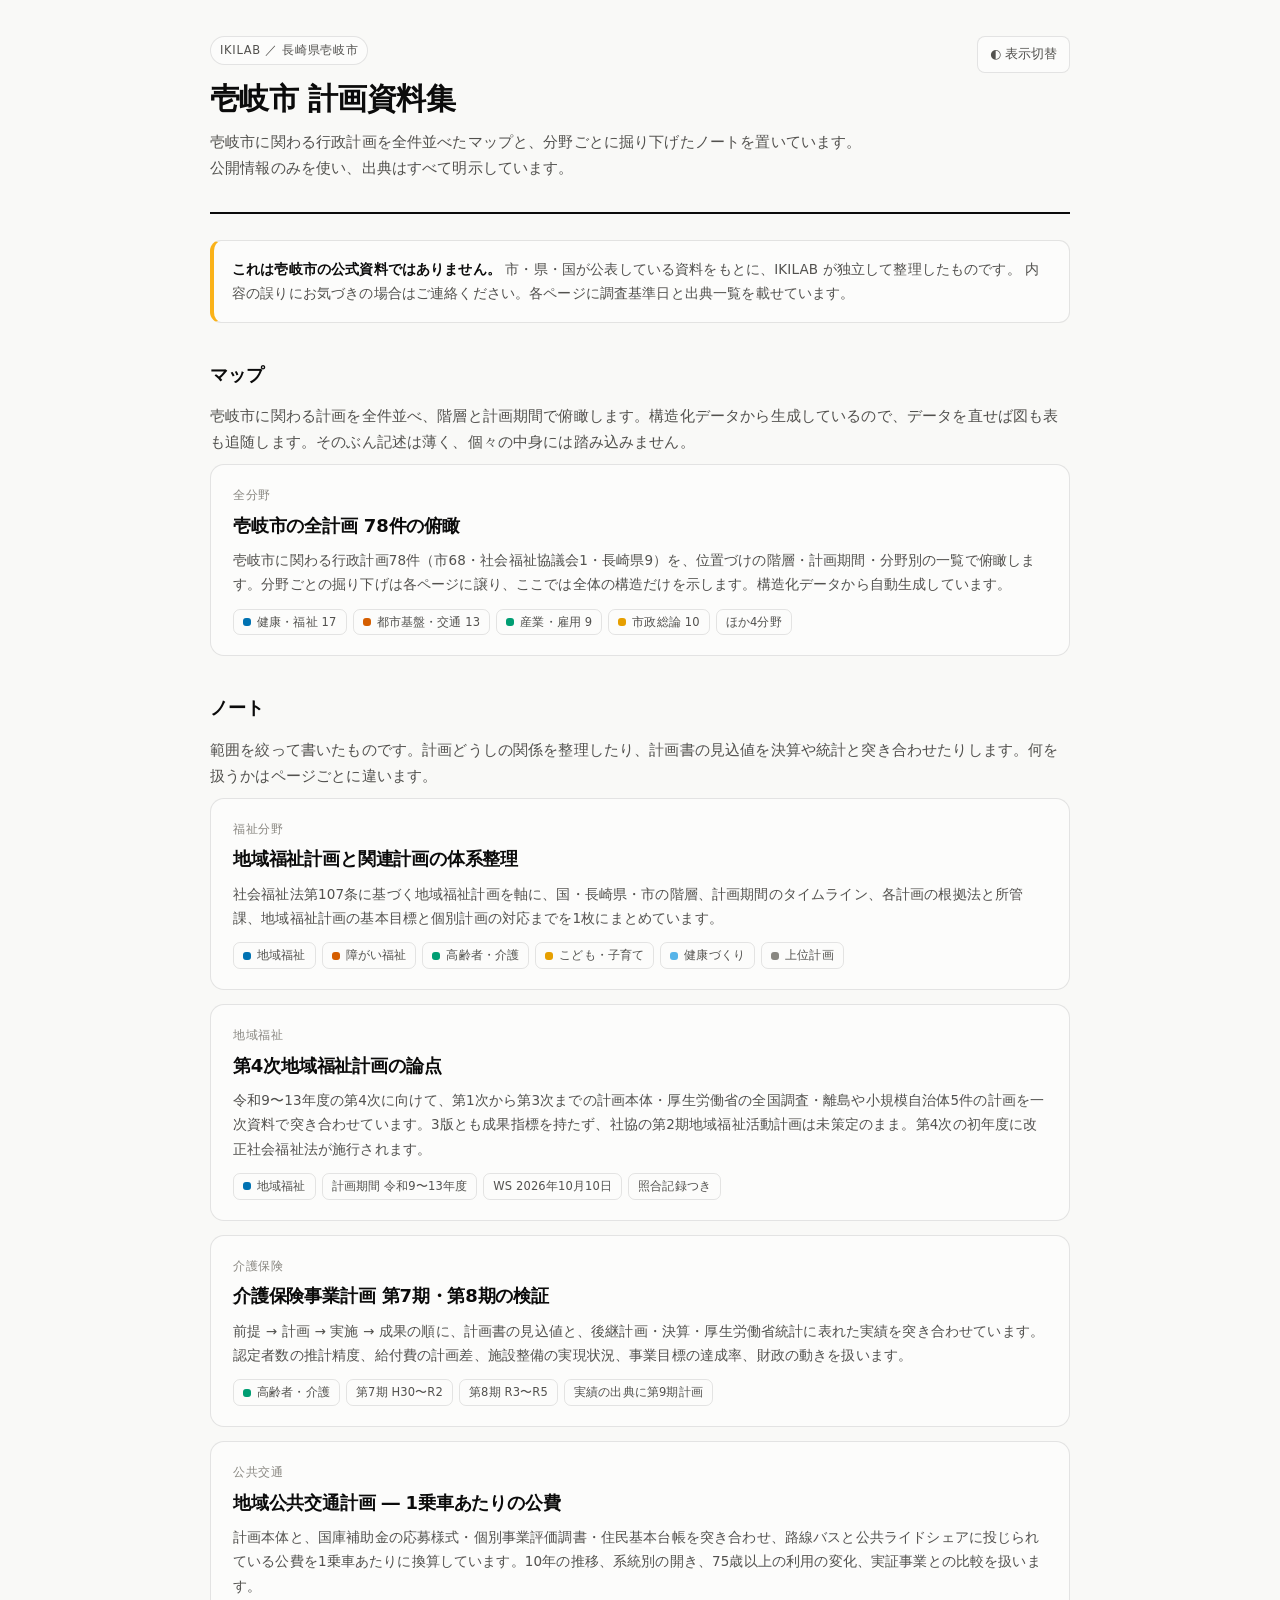
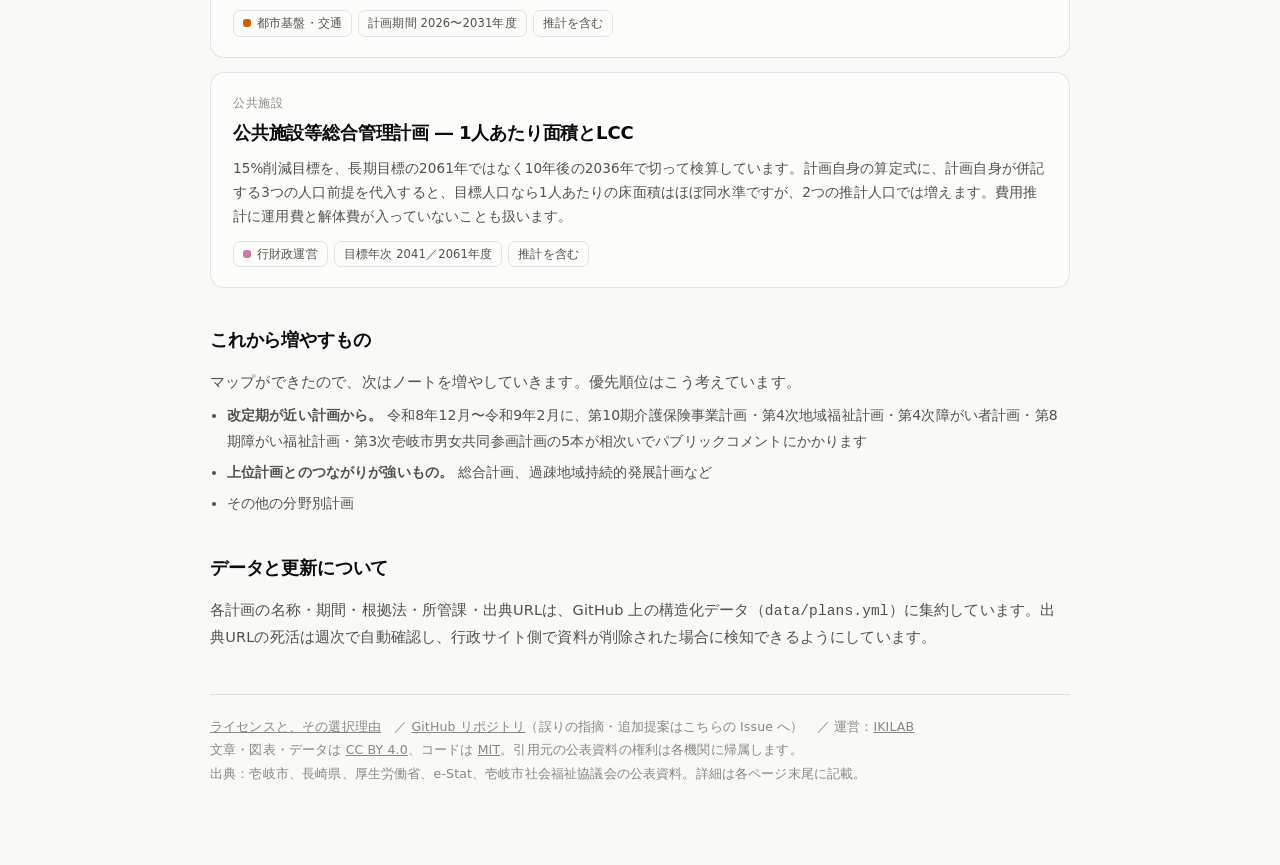
==== index.html @ 442d0cd3 "第4次地域福祉計画の論点のページを足す 外部で書かれた下書きを一次資料と全面照合し、照合できた材料だけで 組み直した。落とした量は少なくないので、Ⅰ章に方法と落としたものを 先に置いている。  載せた" ====
<!DOCTYPE html>
<html lang="ja">
<head>
<meta charset="utf-8">
<meta name="viewport" content="width=device-width, initial-scale=1">
<title>壱岐市 計画資料集</title>
<meta name="description" content="長崎県壱岐市の行政計画について、全件を並べたマップと、分野ごとに掘り下げたノートを置いている資料集。公開情報のみを使い、出典をすべて明示しています。">
<link rel="canonical" href="https://keikaku.ikilab.org/">
<meta property="og:type" content="website">
<meta property="og:site_name" content="壱岐市 計画資料集">
<meta property="og:title" content="壱岐市 計画資料集">
<meta property="og:description" content="長崎県壱岐市の行政計画について、全件を並べたマップと、分野ごとに掘り下げたノートを置いている資料集。">
<meta property="og:url" content="https://keikaku.ikilab.org/">
<meta property="og:locale" content="ja_JP">
<meta property="og:image" content="https://keikaku.ikilab.org/assets/og.png">
<meta property="og:image:width" content="1200">
<meta property="og:image:height" content="630">
<meta property="og:image:alt" content="壱岐市 計画資料集。国・長崎県・市の階層と、地域福祉計画を軸にした分野別計画の関係図">
<meta name="twitter:image" content="https://keikaku.ikilab.org/assets/og.png">
<meta name="twitter:card" content="summary_large_image">
<link rel="stylesheet" href="assets/palette.css">
<style>
:root{
  color-scheme: light;
  --page:#f9f9f7; --surface:#fcfcfb; --ink:#0b0b0b; --ink2:#52514e; --muted:#898781;
  --grid:#e1e0d9; --axis:#c3c2b7; --ring:rgba(11,11,11,0.10); --wash:rgba(11,11,11,0.035);
  --warn:#fab219;
}
:root[data-theme="dark"]{
  color-scheme: dark;
  --page:#0d0d0d; --surface:#1a1a19; --ink:#fff; --ink2:#c3c2b7; --muted:#898781;
  --grid:#2c2c2a; --axis:#383835; --ring:rgba(255,255,255,0.10); --wash:rgba(255,255,255,0.05);
}
@media (prefers-color-scheme: dark){
  :root:not([data-theme="light"]){
    color-scheme: dark;
    --page:#0d0d0d; --surface:#1a1a19; --ink:#fff; --ink2:#c3c2b7; --muted:#898781;
    --grid:#2c2c2a; --axis:#383835; --ring:rgba(255,255,255,0.10); --wash:rgba(255,255,255,0.05);
  }
}
*{box-sizing:border-box}
html,body{margin:0;padding:0}
body{background:var(--page);color:var(--ink);
  font-family:system-ui,-apple-system,"Hiragino Sans","Noto Sans JP","Yu Gothic UI",sans-serif;
  font-size:15px;line-height:1.8;letter-spacing:.01em}
.wrap{max-width:900px;margin:0 auto;padding:36px 20px 80px}
h1{font-size:30px;line-height:1.35;margin:0 0 10px;letter-spacing:-.02em}
h2{font-size:18px;margin:36px 0 12px;letter-spacing:-.01em}
p{margin:.6em 0}
a{color:inherit}
.sub{color:var(--ink2);font-size:14.5px}
.mut{color:var(--muted);font-size:12.5px}
.badge{display:inline-block;font-size:11.5px;letter-spacing:.06em;padding:3px 9px;border:1px solid var(--ring);
  border-radius:999px;color:var(--ink2);background:var(--surface);margin-bottom:14px}
header{padding-bottom:22px;border-bottom:2px solid var(--ink);margin-bottom:8px;
  display:flex;justify-content:space-between;align-items:flex-start;gap:16px;flex-wrap:wrap}
header > div{flex:1 1 460px;max-width:660px}
header > button{flex:none}
button.tg{font:inherit;font-size:12.5px;padding:6px 12px;border:1px solid var(--ring);border-radius:8px;
  background:var(--surface);color:var(--ink2);cursor:pointer}
button.tg:hover{background:var(--wash)}
.cards{display:grid;gap:14px;margin-top:6px}
.card{display:block;background:var(--surface);border:1px solid var(--ring);border-radius:14px;
  padding:20px 22px;text-decoration:none;color:inherit;transition:border-color .12s, transform .12s}
.card:hover{border-color:var(--axis);transform:translateY(-1px)}
.card .k{font-size:11.5px;letter-spacing:.06em;color:var(--muted)}
.card h3{margin:4px 0 6px;font-size:18px;letter-spacing:-.01em}
.card p{margin:0;font-size:13.5px;color:var(--ink2)}
.card .tags{display:flex;flex-wrap:wrap;gap:6px;margin-top:12px}
.tag{font-size:11.5px;padding:2px 9px;border-radius:7px;border:1px solid var(--ring);color:var(--ink2);
  display:inline-flex;align-items:center;gap:6px}
.dot{width:8px;height:8px;border-radius:3px;flex:none}
.note{background:var(--surface);border:1px solid var(--ring);border-left:4px solid var(--warn);
  border-radius:11px;padding:16px 18px;font-size:13.5px;color:var(--ink2);margin:26px 0}
.note b{color:var(--ink)}
ul.plain{margin:8px 0;padding-left:1.2em;font-size:14px;color:var(--ink2)}
ul.plain li{margin:6px 0}
footer{margin-top:44px;padding-top:20px;border-top:1px solid var(--grid);color:var(--muted);font-size:12.5px;line-height:1.9}
</style>
</head>
<body>
<div class="wrap">

<header>
  <div>
    <span class="badge">IKILAB ／ 長崎県壱岐市</span>
    <h1>壱岐市 計画資料集</h1>
    <p class="sub">壱岐市に関わる行政計画を全件並べたマップと、分野ごとに掘り下げたノートを置いています。公開情報のみを使い、出典はすべて明示しています。</p>
  </div>
  <button class="tg" id="tg">◐ 表示切替</button>
</header>

<div class="note">
  <b>これは壱岐市の公式資料ではありません。</b> 市・県・国が公表している資料をもとに、IKILAB が独立して整理したものです。
  内容の誤りにお気づきの場合はご連絡ください。各ページに調査基準日と出典一覧を載せています。
</div>

<h2>マップ</h2>
<p class="sub">壱岐市に関わる計画を全件並べ、階層と計画期間で俯瞰します。構造化データから生成しているので、データを直せば図も表も追随します。そのぶん記述は薄く、個々の中身には踏み込みません。</p>
<div class="cards">

  <a class="card" href="plans/all/">
    <div class="k">全分野</div>
    <h3>壱岐市の全計画 78件の俯瞰</h3>
    <p>壱岐市に関わる行政計画78件（市68・社会福祉協議会1・長崎県9）を、位置づけの階層・計画期間・分野別の一覧で俯瞰します。分野ごとの掘り下げは各ページに譲り、ここでは全体の構造だけを示します。構造化データから自動生成しています。</p>
    <div class="tags">
      <span class="tag"><i class="dot" style="background:var(--c1)"></i>健康・福祉 17</span>
      <span class="tag"><i class="dot" style="background:var(--c2)"></i>都市基盤・交通 13</span>
      <span class="tag"><i class="dot" style="background:var(--c3)"></i>産業・雇用 9</span>
      <span class="tag"><i class="dot" style="background:var(--c4)"></i>市政総論 10</span>
      <span class="tag">ほか4分野</span>
    </div>
  </a>

</div>

<h2>ノート</h2>
<p class="sub">範囲を絞って書いたものです。計画どうしの関係を整理したり、計画書の見込値を決算や統計と突き合わせたりします。何を扱うかはページごとに違います。</p>
<div class="cards">

  <a class="card" href="plans/fukushi/">
    <div class="k">福祉分野</div>
    <h3>地域福祉計画と関連計画の体系整理</h3>
    <p>社会福祉法第107条に基づく地域福祉計画を軸に、国・長崎県・市の階層、計画期間のタイムライン、各計画の根拠法と所管課、地域福祉計画の基本目標と個別計画の対応までを1枚にまとめています。</p>
    <div class="tags">
      <span class="tag"><i class="dot" style="background:var(--c1)"></i>地域福祉</span>
      <span class="tag"><i class="dot" style="background:var(--c2)"></i>障がい福祉</span>
      <span class="tag"><i class="dot" style="background:var(--c3)"></i>高齢者・介護</span>
      <span class="tag"><i class="dot" style="background:var(--c4)"></i>こども・子育て</span>
      <span class="tag"><i class="dot" style="background:var(--c6)"></i>健康づくり</span>
      <span class="tag"><i class="dot" style="background:var(--muted)"></i>上位計画</span>
    </div>
  </a>

  <a class="card" href="plans/chiiki-fukushi-4/">
    <div class="k">地域福祉</div>
    <h3>第4次地域福祉計画の論点</h3>
    <p>令和9〜13年度の第4次に向けて、第1次から第3次までの計画本体・厚生労働省の全国調査・離島や小規模自治体5件の計画を一次資料で突き合わせています。3版とも成果指標を持たず、社協の第2期地域福祉活動計画は未策定のまま。第4次の初年度に改正社会福祉法が施行されます。</p>
    <div class="tags">
      <span class="tag"><i class="dot" style="background:var(--c1)"></i>地域福祉</span>
      <span class="tag">計画期間 令和9〜13年度</span>
      <span class="tag">WS 2026年10月10日</span>
      <span class="tag">照合記録つき</span>
    </div>
  </a>

  <a class="card" href="plans/kaigo-7-9/">
    <div class="k">介護保険</div>
    <h3>介護保険事業計画 第7期・第8期の検証</h3>
    <p>前提 → 計画 → 実施 → 成果の順に、計画書の見込値と、後継計画・決算・厚生労働省統計に表れた実績を突き合わせています。認定者数の推計精度、給付費の計画差、施設整備の実現状況、事業目標の達成率、財政の動きを扱います。</p>
    <div class="tags">
      <span class="tag"><i class="dot" style="background:var(--c3)"></i>高齢者・介護</span>
      <span class="tag">第7期 H30〜R2</span>
      <span class="tag">第8期 R3〜R5</span>
      <span class="tag">実績の出典に第9期計画</span>
    </div>
  </a>

  <a class="card" href="plans/koutsuu/">
    <div class="k">公共交通</div>
    <h3>地域公共交通計画 ― 1乗車あたりの公費</h3>
    <p>計画本体と、国庫補助金の応募様式・個別事業評価調書・住民基本台帳を突き合わせ、路線バスと公共ライドシェアに投じられている公費を1乗車あたりに換算しています。10年の推移、系統別の開き、75歳以上の利用の変化、実証事業との比較を扱います。</p>
    <div class="tags">
      <span class="tag"><i class="dot" style="background:var(--c2)"></i>都市基盤・交通</span>
      <span class="tag">計画期間 2026〜2031年度</span>
      <span class="tag">推計を含む</span>
    </div>
  </a>

  <a class="card" href="plans/shisetsu-2036/">
    <div class="k">公共施設</div>
    <h3>公共施設等総合管理計画 ― 1人あたり面積とLCC</h3>
    <p>15%削減目標を、長期目標の2061年ではなく10年後の2036年で切って検算しています。計画自身の算定式に、計画自身が併記する3つの人口前提を代入すると、目標人口なら1人あたりの床面積はほぼ同水準ですが、2つの推計人口では増えます。費用推計に運用費と解体費が入っていないことも扱います。</p>
    <div class="tags">
      <span class="tag"><i class="dot" style="background:var(--c5)"></i>行財政運営</span>
      <span class="tag">目標年次 2041／2061年度</span>
      <span class="tag">推計を含む</span>
    </div>
  </a>

</div>

<h2>これから増やすもの</h2>
<p class="sub">マップができたので、次はノートを増やしていきます。優先順位はこう考えています。</p>
<ul class="plain">
  <li><b>改定期が近い計画から。</b> 令和8年12月〜令和9年2月に、第10期介護保険事業計画・第4次地域福祉計画・第4次障がい者計画・第8期障がい福祉計画・第3次壱岐市男女共同参画計画の5本が相次いでパブリックコメントにかかります</li>
  <li><b>上位計画とのつながりが強いもの。</b> 総合計画、過疎地域持続的発展計画など</li>
  <li>その他の分野別計画</li>
</ul>

<h2>データと更新について</h2>
<p class="sub">各計画の名称・期間・根拠法・所管課・出典URLは、GitHub 上の構造化データ（<code>data/plans.yml</code>）に集約しています。出典URLの死活は週次で自動確認し、行政サイト側で資料が削除された場合に検知できるようにしています。</p>

<footer>
  <a href="about/license/">ライセンスと、その選択理由</a>　／
  <a href="https://github.com/ikilab-org/iki-keikaku">GitHub リポジトリ</a>（誤りの指摘・追加提案はこちらの Issue へ）　／
  運営：<a href="https://ikilab.org">IKILAB</a><br>
  文章・図表・データは <a href="https://creativecommons.org/licenses/by/4.0/deed.ja">CC BY 4.0</a>、コードは <a href="https://opensource.org/licenses/MIT">MIT</a>。引用元の公表資料の権利は各機関に帰属します。<br>
  出典：壱岐市、長崎県、厚生労働省、e-Stat、壱岐市社会福祉協議会の公表資料。詳細は各ページ末尾に記載。
</footer>

</div>
<script>
document.getElementById('tg').addEventListener('click',()=>{
  const cur=document.documentElement.getAttribute('data-theme');
  const sysDark=window.matchMedia('(prefers-color-scheme: dark)').matches;
  const now = cur ? cur : (sysDark?'dark':'light');
  document.documentElement.setAttribute('data-theme', now==='dark'?'light':'dark');
});
</script>
</body>
</html>
---- assets/palette.css ----
/* 壱岐市 計画資料集 共通配色
 *
 * 岡部正隆・伊藤啓による Color Universal Design 推奨配色セット（8色）を使います。
 * 色覚特性に配慮して検証された組み合わせなので、値を個別に差し替えないでください。
 *
 * slot と分野の対応は data/plans.yml の domains が持ちます。
 * 番号を入れ替えると凡例と図の対応が崩れます（data/schema.md「slot と配色セットの対応」）。
 *
 * 黒は CUD の並びでは先頭ですが、ここでは末尾の slot 8 に置いています。
 * slot 1 は最も件数の多い分野に当たり、黒だと本文と同じ色になって分野色に見えないためです。
 *
 * ダークの値は、色相を保ったまま明度を上げたものです。CUD の原色をそのまま暗い地に
 * 置くと沈む色があるため、既存ページ（--c1 は light #2a78d6 / dark #3987e5）と同じ考え方で調整しています。
 */
:root{
  --c1:#0072b2;  /* 青    健康・福祉 */
  --c2:#d55e00;  /* 朱    都市基盤・交通 */
  --c3:#009e73;  /* 緑    産業・雇用 */
  --c4:#e69f00;  /* 橙    市政総論 */
  --c5:#cc79a7;  /* 紫赤  行財政運営 */
  --c6:#56b4e9;  /* 空    教育・文化 */
  --c7:#f0e442;  /* 黄    防災・安全 */
  --c8:#000000;  /* 黒    生活環境 */
  /* --cN-ink は --cN を塗りに使ったときに、その上に置く文字色です。
     どの色に白を置けるかは色ごとに違うので、slot ごとに持ちます。
     値は対比 4.5:1 を満たす側を選んであります（tools/palette.test.mjs が検査します）。 */
  --c1-ink:#ffffff; --c2-ink:#0b0b0b; --c3-ink:#0b0b0b; --c4-ink:#0b0b0b;
  --c5-ink:#0b0b0b; --c6-ink:#0b0b0b; --c7-ink:#0b0b0b; --c8-ink:#ffffff;
}
:root[data-theme="dark"]{
  --c1:#3d9ee0; --c2:#f07b22; --c3:#1fbe90; --c4:#f2b33d;
  --c5:#e294bf; --c6:#8fd3f4; --c7:#efe04a; --c8:#c9c7bf;
  /* dark は8色すべて、白より黒のほうが対比を稼げるので黒文字に揃える。 */
  --c1-ink:#0b0b0b; --c2-ink:#0b0b0b; --c3-ink:#0b0b0b; --c4-ink:#0b0b0b;
  --c5-ink:#0b0b0b; --c6-ink:#0b0b0b; --c7-ink:#0b0b0b; --c8-ink:#0b0b0b;
}
@media (prefers-color-scheme: dark){
  :root:not([data-theme="light"]){
    --c1:#3d9ee0; --c2:#f07b22; --c3:#1fbe90; --c4:#f2b33d;
    --c5:#e294bf; --c6:#8fd3f4; --c7:#efe04a; --c8:#c9c7bf;
    --c1-ink:#0b0b0b; --c2-ink:#0b0b0b; --c3-ink:#0b0b0b; --c4-ink:#0b0b0b;
    --c5-ink:#0b0b0b; --c6-ink:#0b0b0b; --c7-ink:#0b0b0b; --c8-ink:#0b0b0b;
  }
}
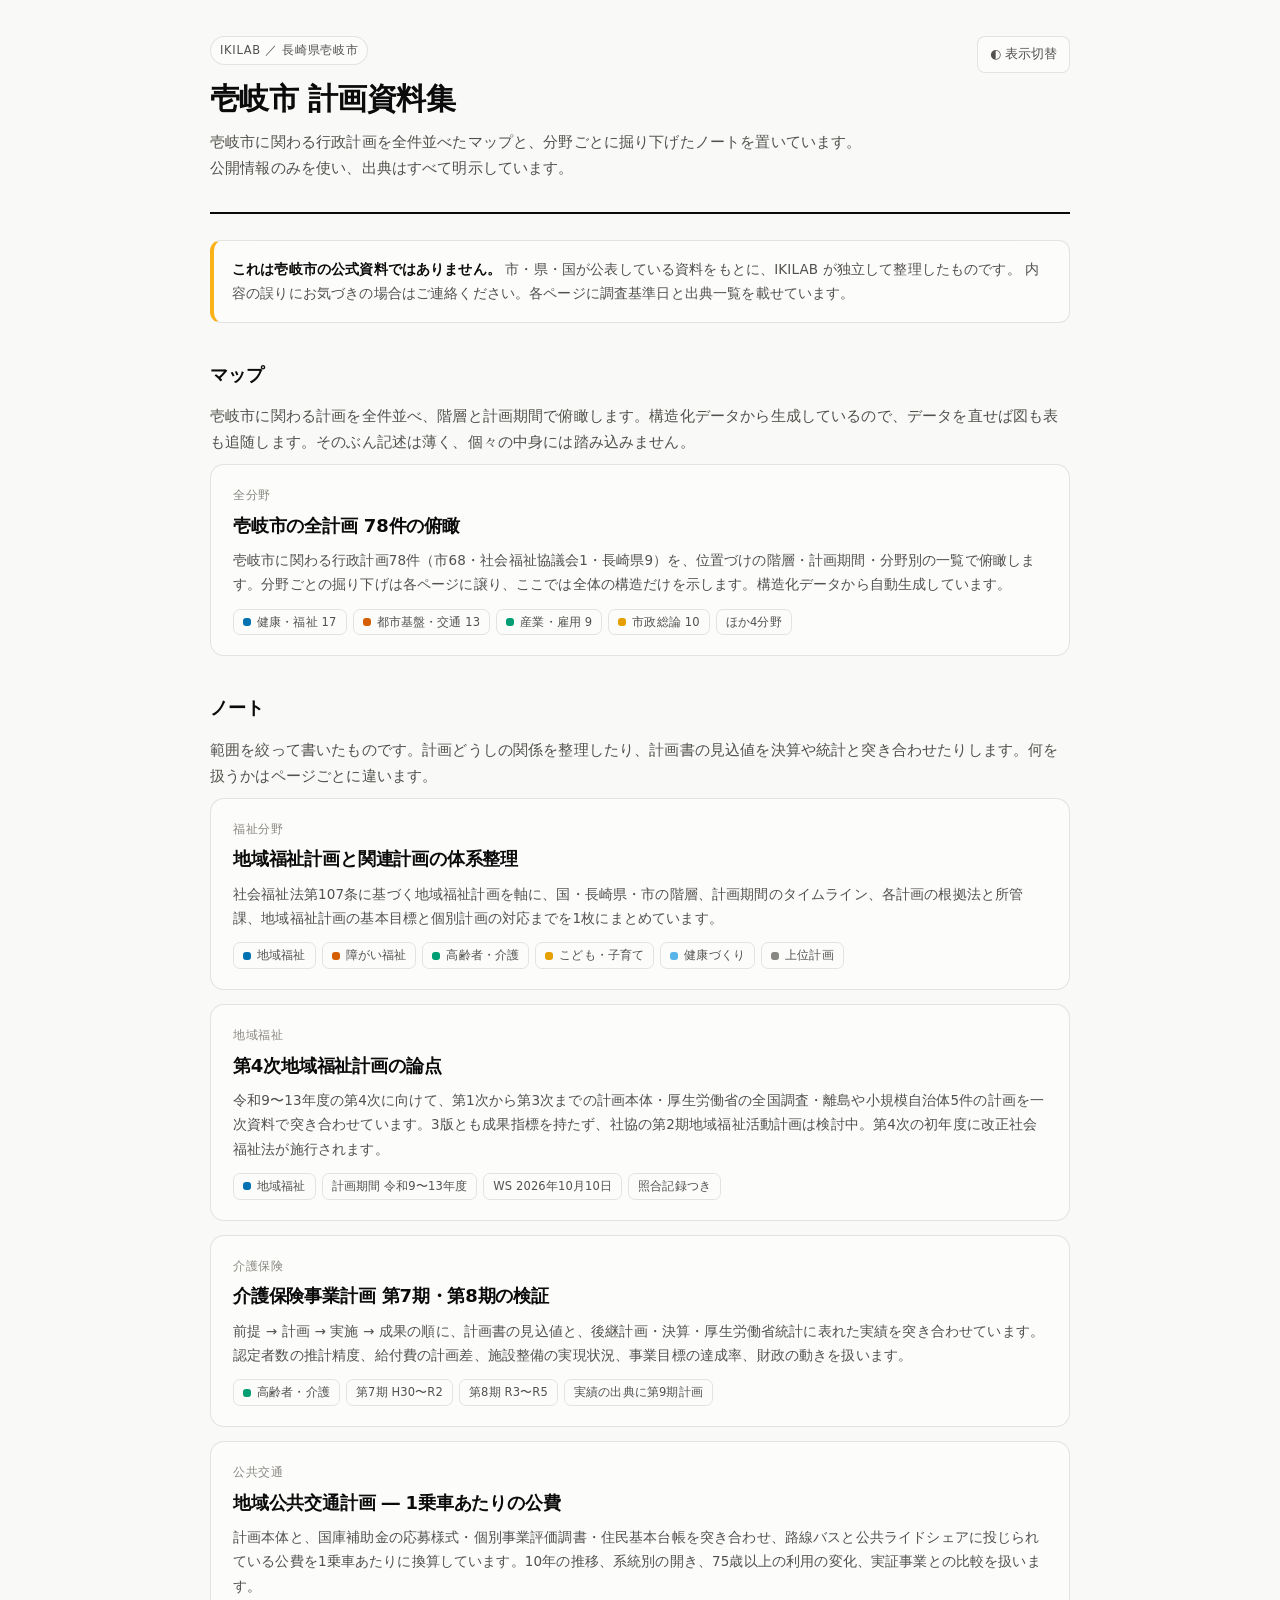
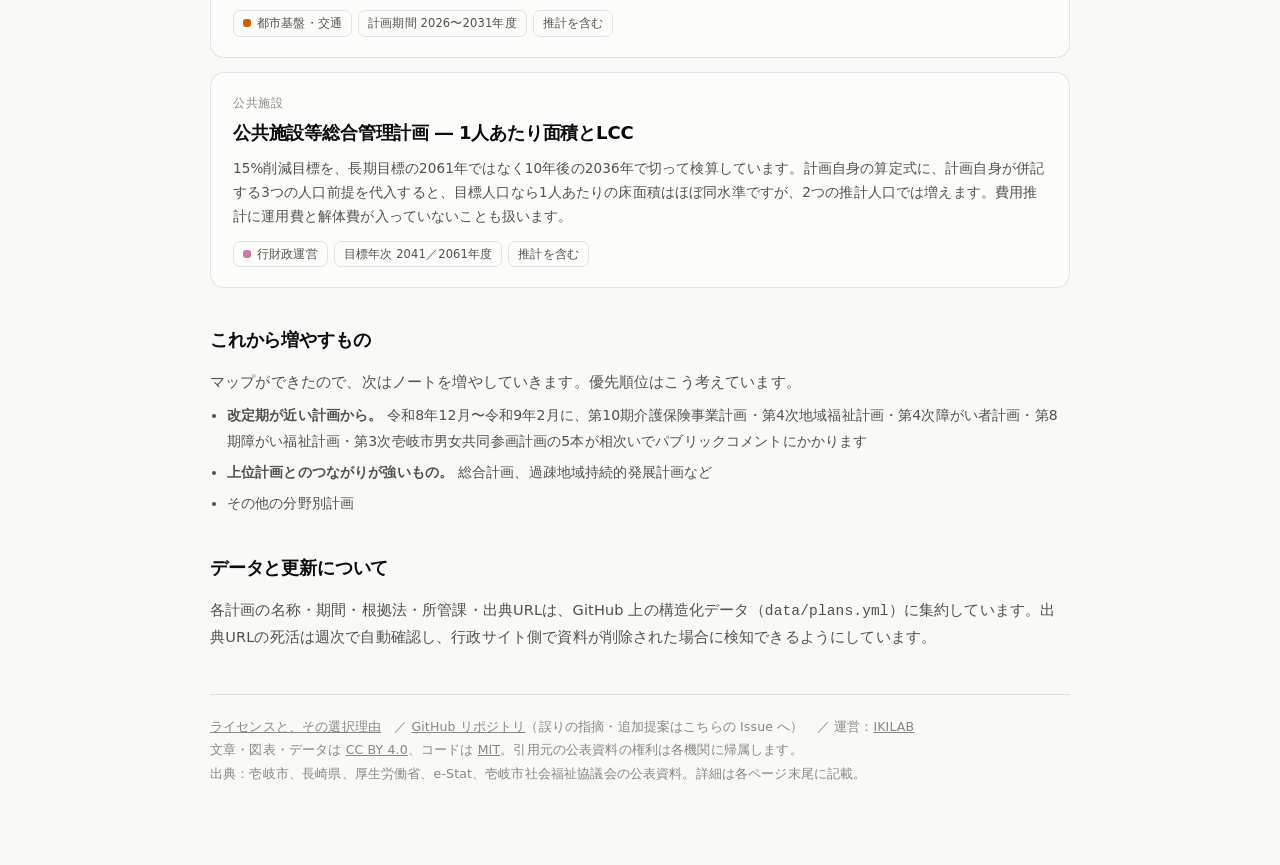
==== commit 3831ecd7: "第4次地域福祉計画のノートの、文言と表のレイアウトを直す 社協の第2期についての書き方を「未策定」「後退している」から「検討中」 「とされている」に改める。事実は変わらないが、判断の色を落とす。ページ" ====
--- a/index.html
+++ b/index.html
@@ -135,7 +135,7 @@
   <a class="card" href="plans/chiiki-fukushi-4/">
     <div class="k">地域福祉</div>
     <h3>第4次地域福祉計画の論点</h3>
-    <p>令和9〜13年度の第4次に向けて、第1次から第3次までの計画本体・厚生労働省の全国調査・離島や小規模自治体5件の計画を一次資料で突き合わせています。3版とも成果指標を持たず、社協の第2期地域福祉活動計画は未策定のまま。第4次の初年度に改正社会福祉法が施行されます。</p>
+    <p>令和9〜13年度の第4次に向けて、第1次から第3次までの計画本体・厚生労働省の全国調査・離島や小規模自治体5件の計画を一次資料で突き合わせています。3版とも成果指標を持たず、社協の第2期地域福祉活動計画は検討中。第4次の初年度に改正社会福祉法が施行されます。</p>
     <div class="tags">
       <span class="tag"><i class="dot" style="background:var(--c1)"></i>地域福祉</span>
       <span class="tag">計画期間 令和9〜13年度</span>
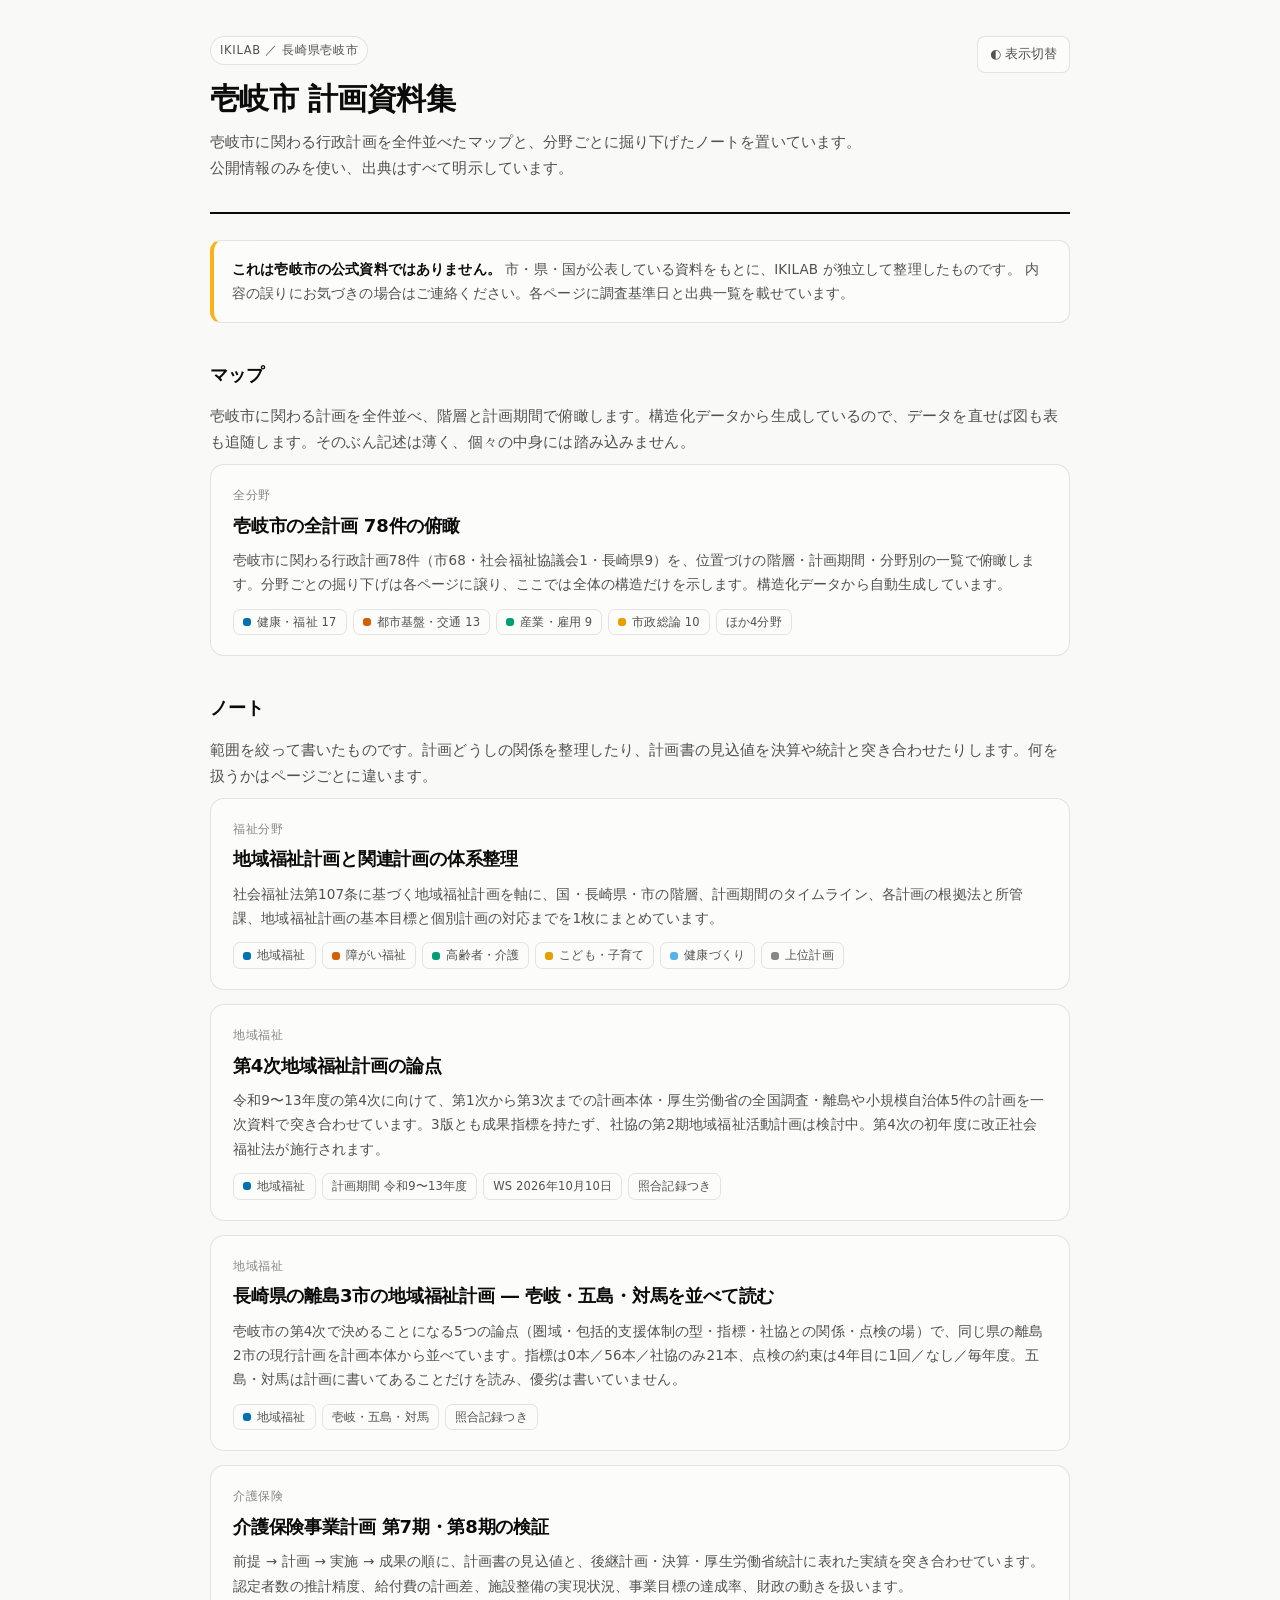
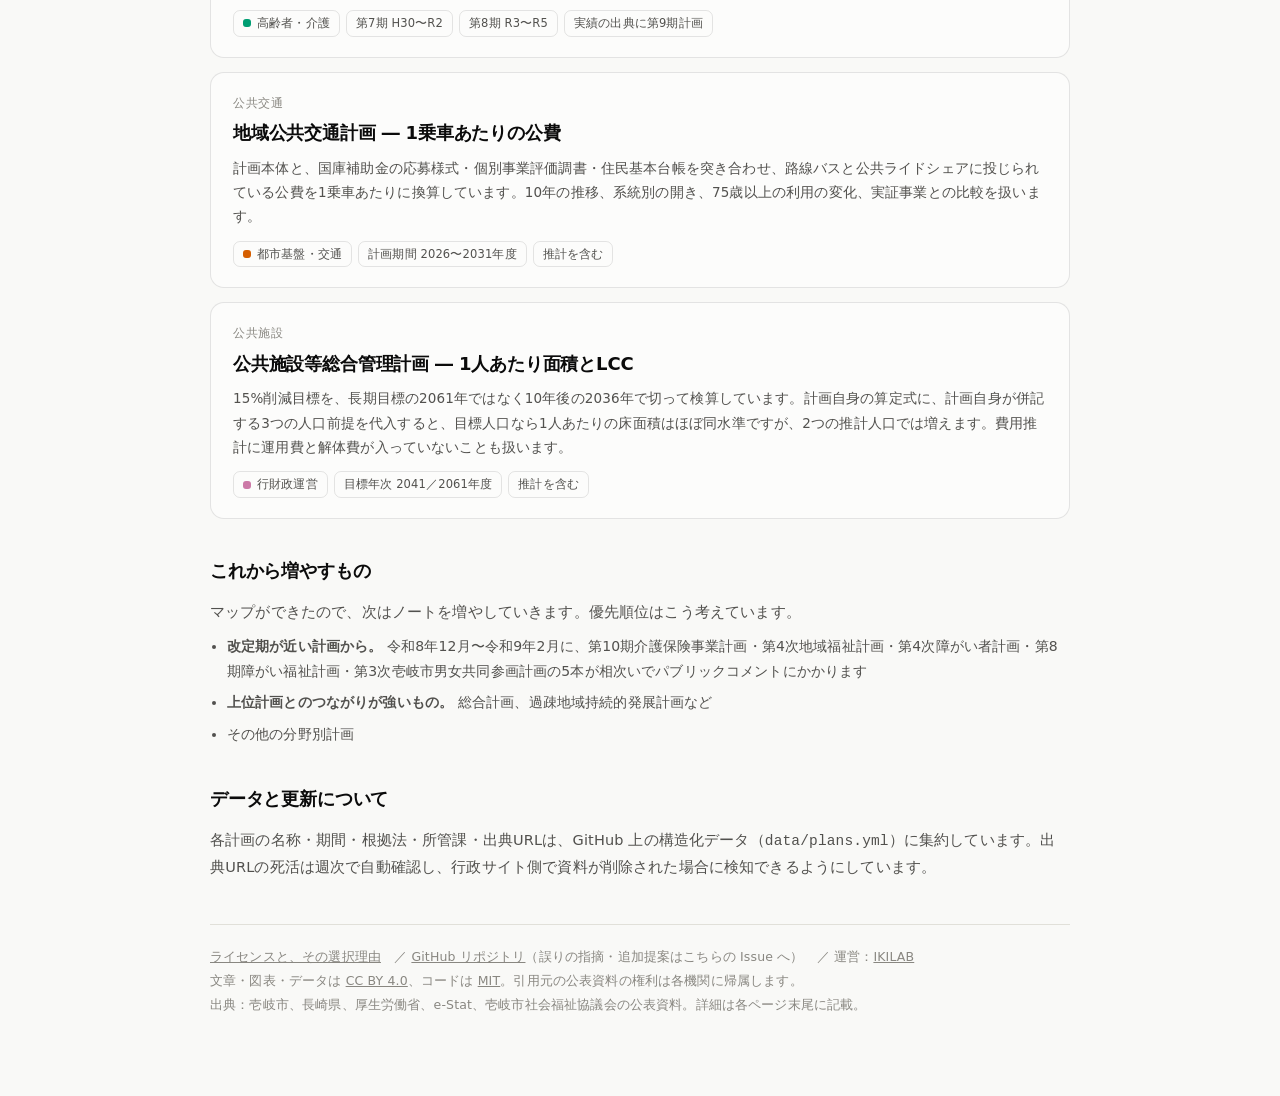
==== commit ddb64f27: "離島3市の地域福祉計画ノートの骨格を置き、ハブにカードを足す Co-Authored-By: Claude Sonnet 5 <noreply@anthropic.com>" ====
--- a/index.html
+++ b/index.html
@@ -144,6 +144,17 @@
     </div>
   </a>
 
+  <a class="card" href="plans/chiiki-fukushi-3shi/">
+    <div class="k">地域福祉</div>
+    <h3>長崎県の離島3市の地域福祉計画 ― 壱岐・五島・対馬を並べて読む</h3>
+    <p>壱岐市の第4次で決めることになる5つの論点（圏域・包括的支援体制の型・指標・社協との関係・点検の場）で、同じ県の離島2市の現行計画を計画本体から並べています。指標は0本／56本／社協のみ21本、点検の約束は4年目に1回／なし／毎年度。五島・対馬は計画に書いてあることだけを読み、優劣は書いていません。</p>
+    <div class="tags">
+      <span class="tag"><i class="dot" style="background:var(--c1)"></i>地域福祉</span>
+      <span class="tag">壱岐・五島・対馬</span>
+      <span class="tag">照合記録つき</span>
+    </div>
+  </a>
+
   <a class="card" href="plans/kaigo-7-9/">
     <div class="k">介護保険</div>
     <h3>介護保険事業計画 第7期・第8期の検証</h3>
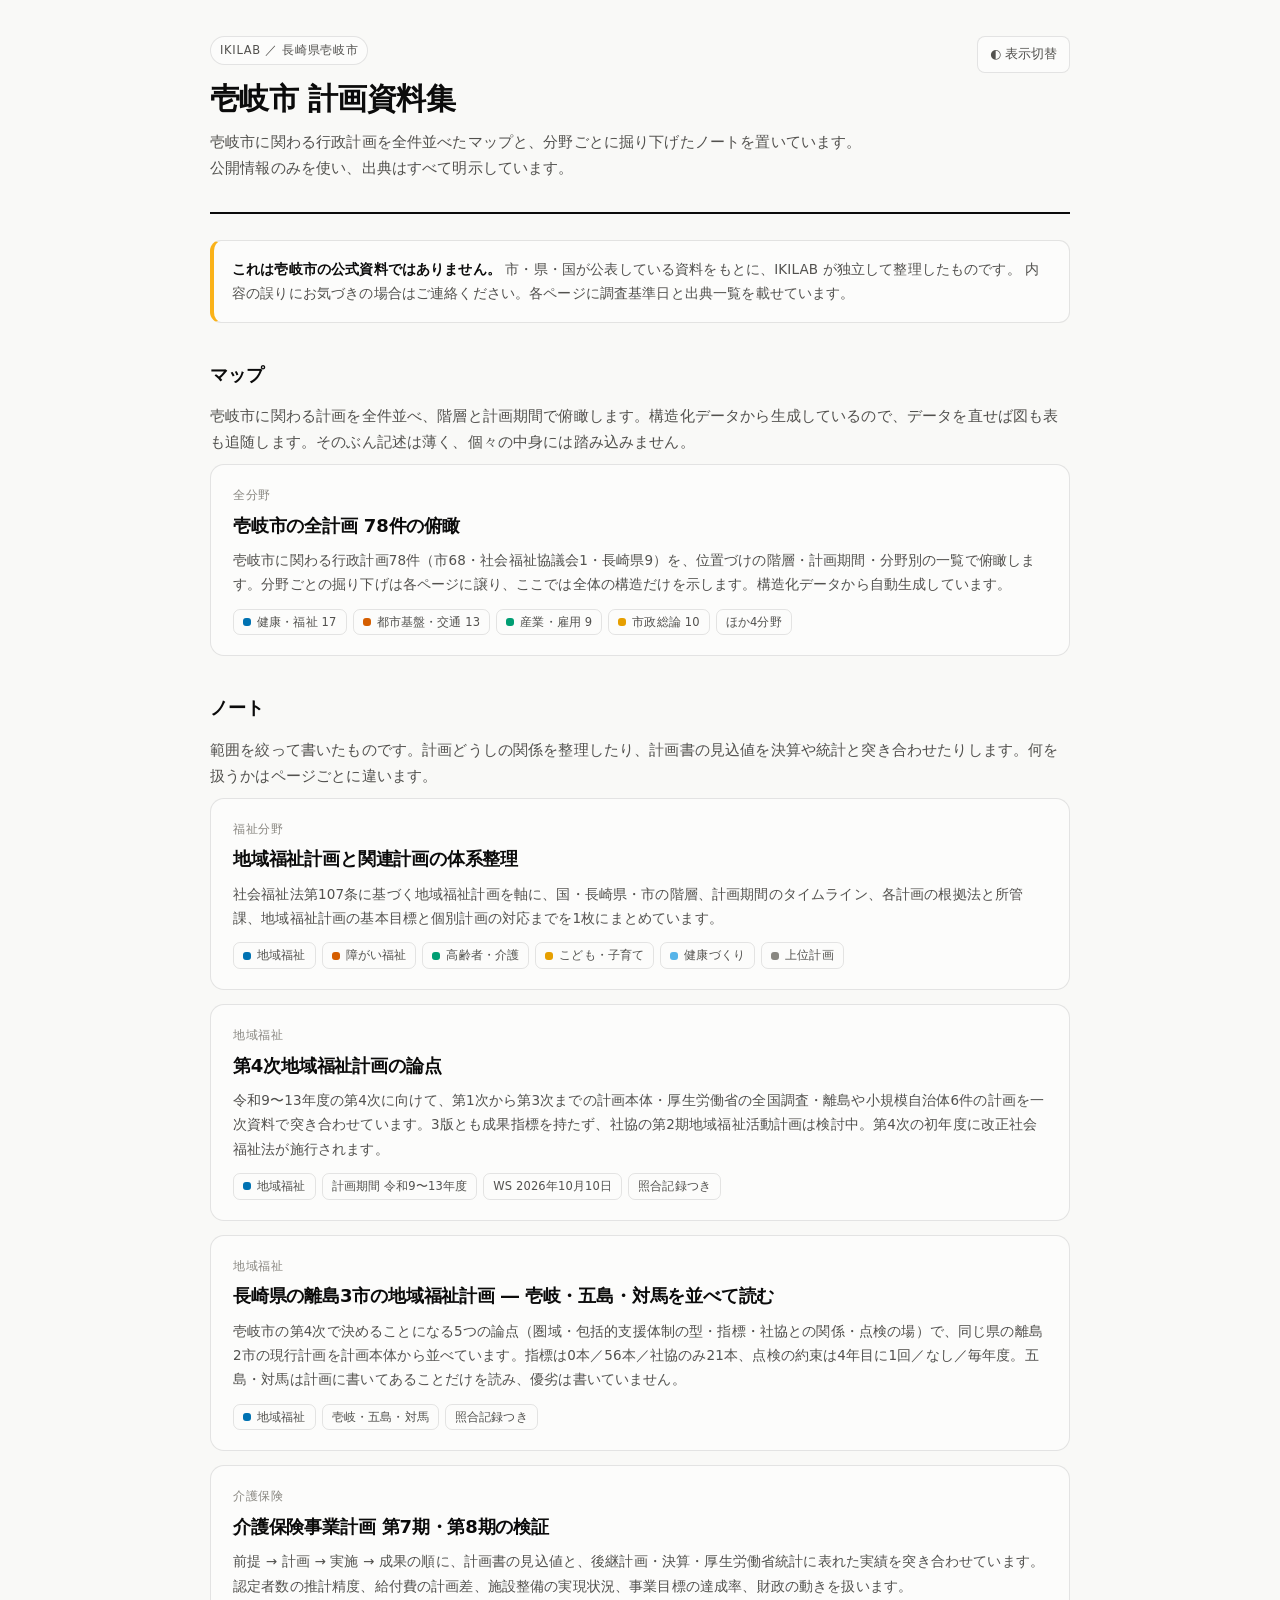
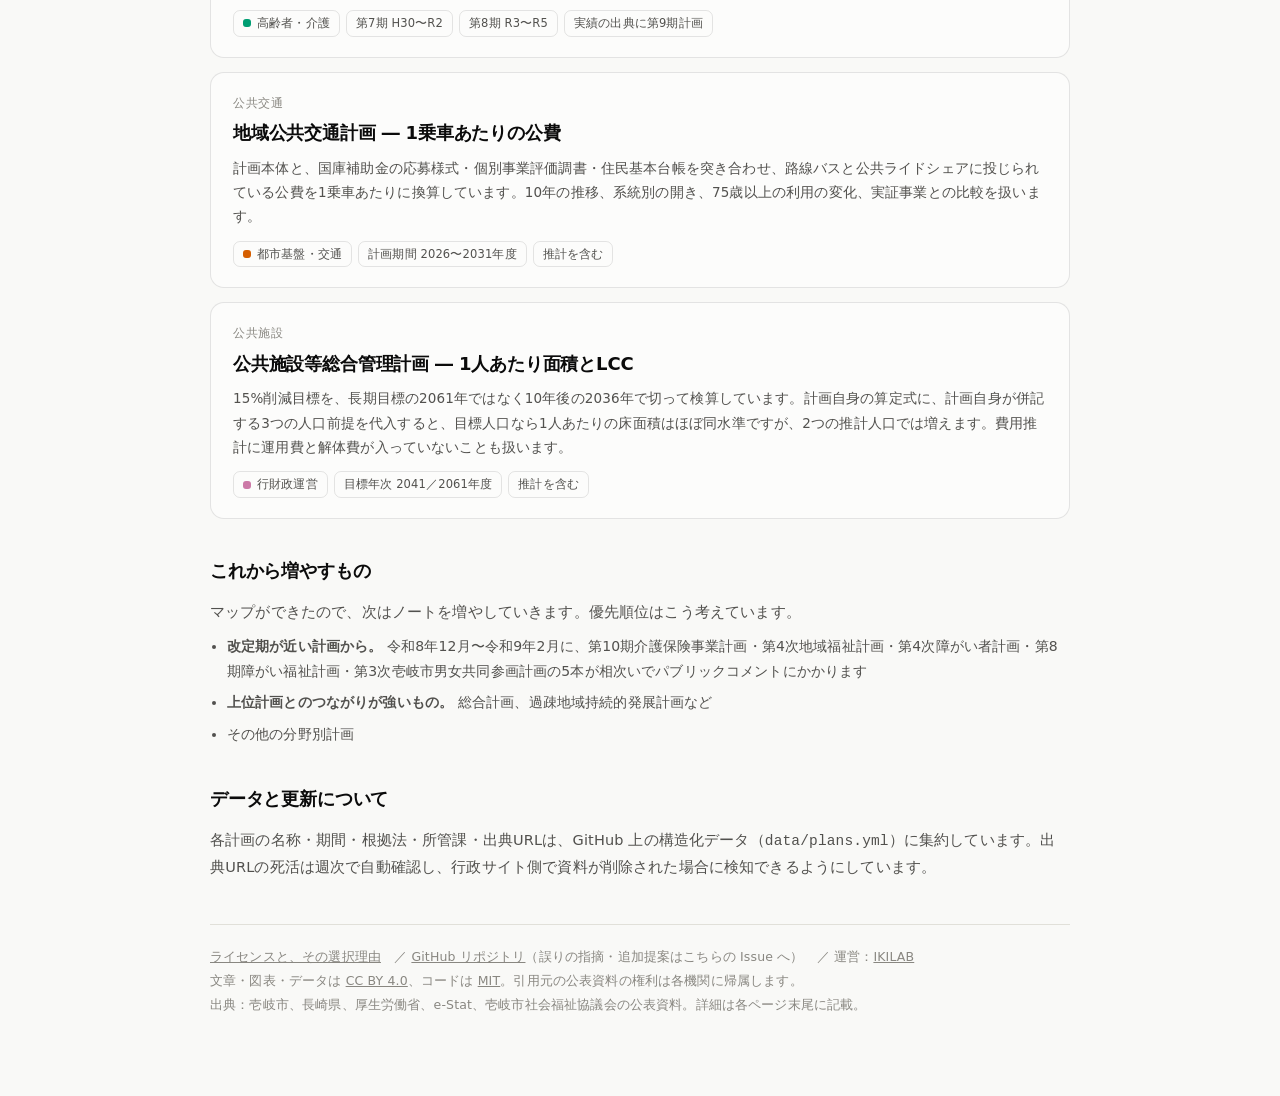
==== commit 73c5c005: "姉妹ノートのⅣ章に対馬市を足し、社協認知度の記述を第3次 p.54 に合わせて訂正し、離島3市ノートと相互にリンクする Co-Authored-By: Claude Sonnet 5 <noreply" ====
--- a/index.html
+++ b/index.html
@@ -135,7 +135,7 @@
   <a class="card" href="plans/chiiki-fukushi-4/">
     <div class="k">地域福祉</div>
     <h3>第4次地域福祉計画の論点</h3>
-    <p>令和9〜13年度の第4次に向けて、第1次から第3次までの計画本体・厚生労働省の全国調査・離島や小規模自治体5件の計画を一次資料で突き合わせています。3版とも成果指標を持たず、社協の第2期地域福祉活動計画は検討中。第4次の初年度に改正社会福祉法が施行されます。</p>
+    <p>令和9〜13年度の第4次に向けて、第1次から第3次までの計画本体・厚生労働省の全国調査・離島や小規模自治体6件の計画を一次資料で突き合わせています。3版とも成果指標を持たず、社協の第2期地域福祉活動計画は検討中。第4次の初年度に改正社会福祉法が施行されます。</p>
     <div class="tags">
       <span class="tag"><i class="dot" style="background:var(--c1)"></i>地域福祉</span>
       <span class="tag">計画期間 令和9〜13年度</span>
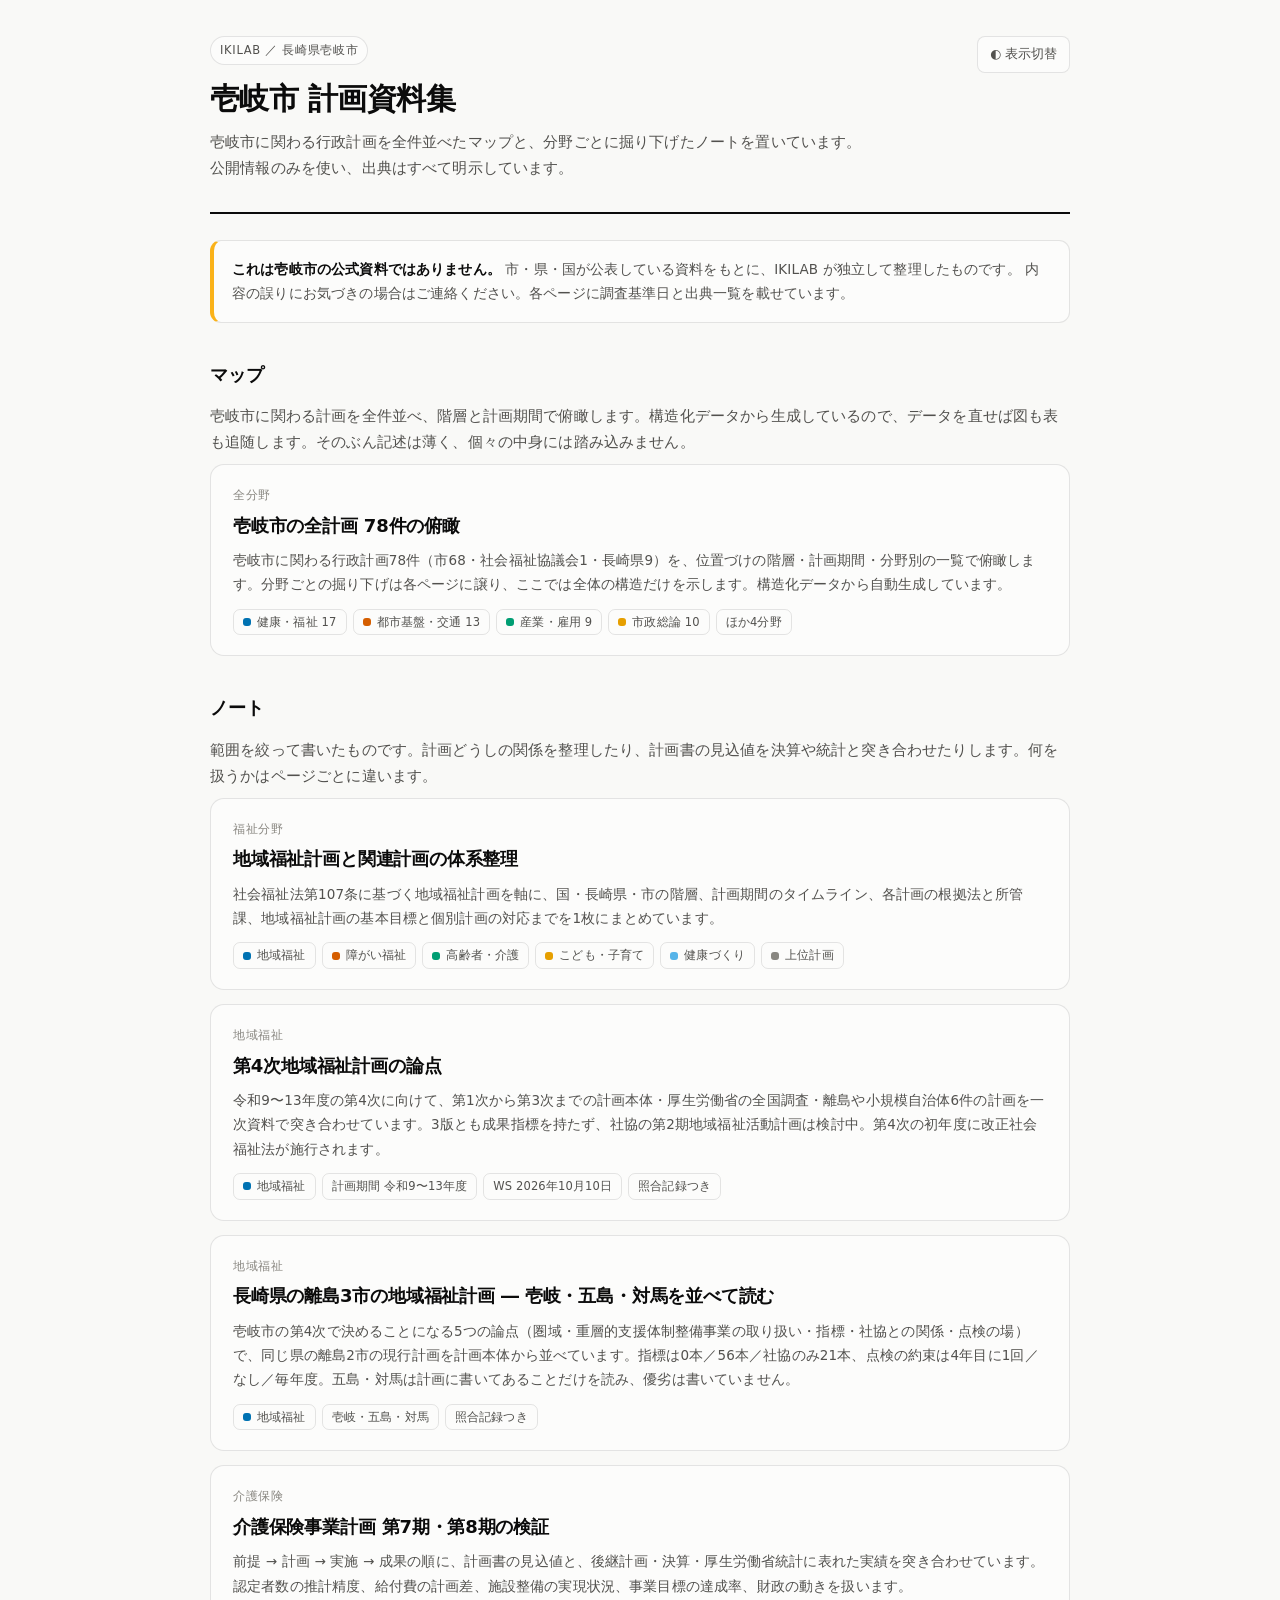
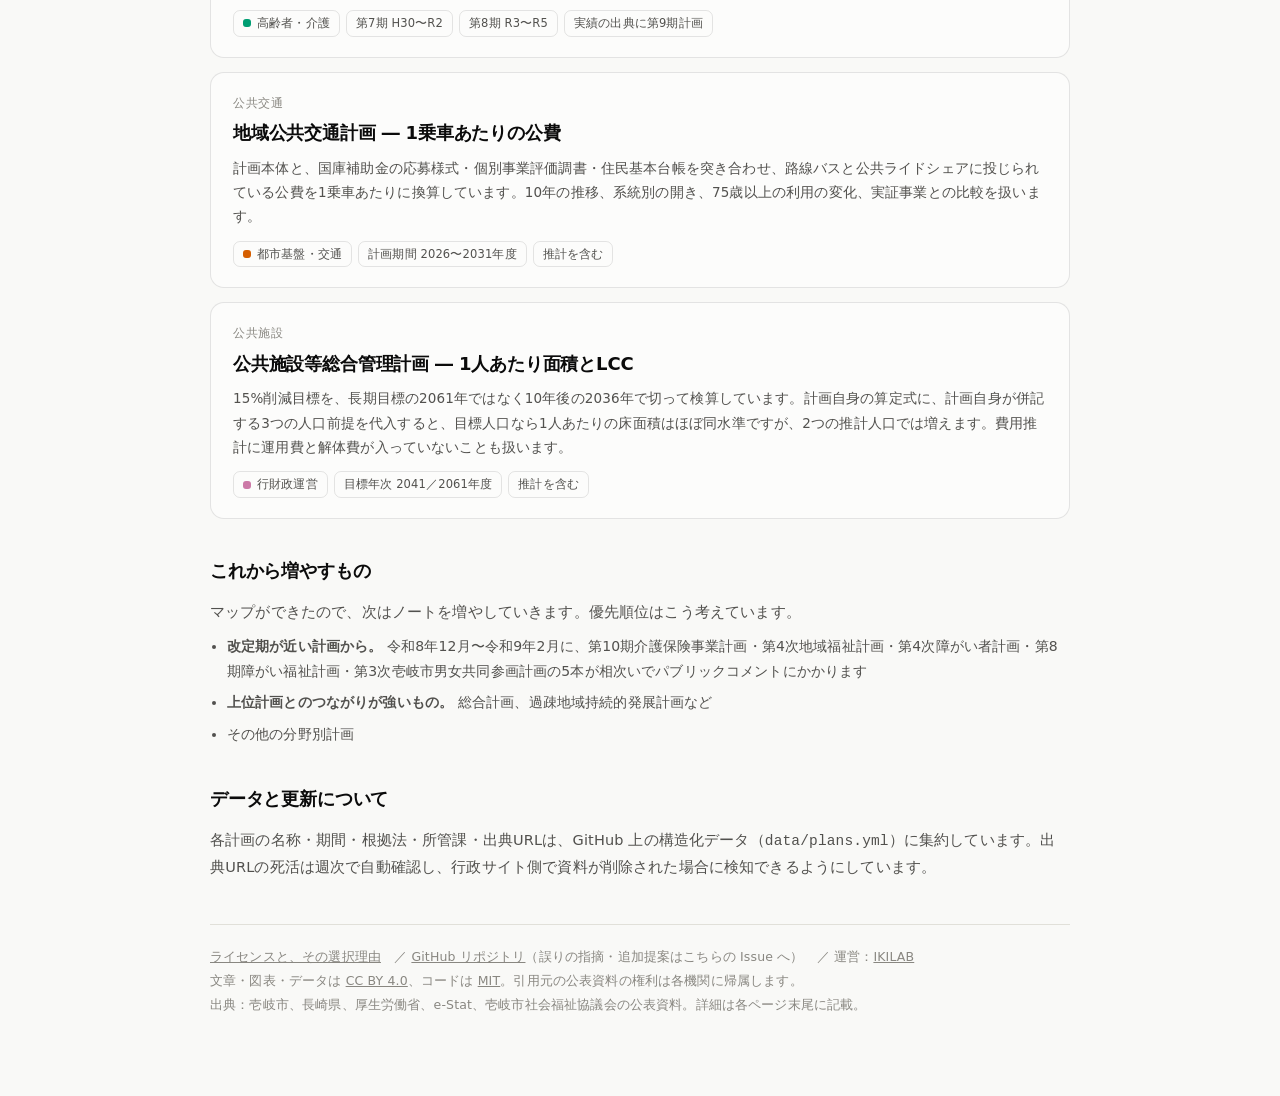
==== commit 7b300eec: "離島3市ノートの「先に結論」を外し、2つ目の論点名を姉妹ノートごと「重層的支援体制整備事業の取り扱い」に寄せる - 4枚のタイルは3市の値をスラッシュで詰める形で、数字1つを一言で示す器に合っていなか" ====
--- a/index.html
+++ b/index.html
@@ -147,7 +147,7 @@
   <a class="card" href="plans/chiiki-fukushi-3shi/">
     <div class="k">地域福祉</div>
     <h3>長崎県の離島3市の地域福祉計画 ― 壱岐・五島・対馬を並べて読む</h3>
-    <p>壱岐市の第4次で決めることになる5つの論点（圏域・包括的支援体制の型・指標・社協との関係・点検の場）で、同じ県の離島2市の現行計画を計画本体から並べています。指標は0本／56本／社協のみ21本、点検の約束は4年目に1回／なし／毎年度。五島・対馬は計画に書いてあることだけを読み、優劣は書いていません。</p>
+    <p>壱岐市の第4次で決めることになる5つの論点（圏域・重層的支援体制整備事業の取り扱い・指標・社協との関係・点検の場）で、同じ県の離島2市の現行計画を計画本体から並べています。指標は0本／56本／社協のみ21本、点検の約束は4年目に1回／なし／毎年度。五島・対馬は計画に書いてあることだけを読み、優劣は書いていません。</p>
     <div class="tags">
       <span class="tag"><i class="dot" style="background:var(--c1)"></i>地域福祉</span>
       <span class="tag">壱岐・五島・対馬</span>
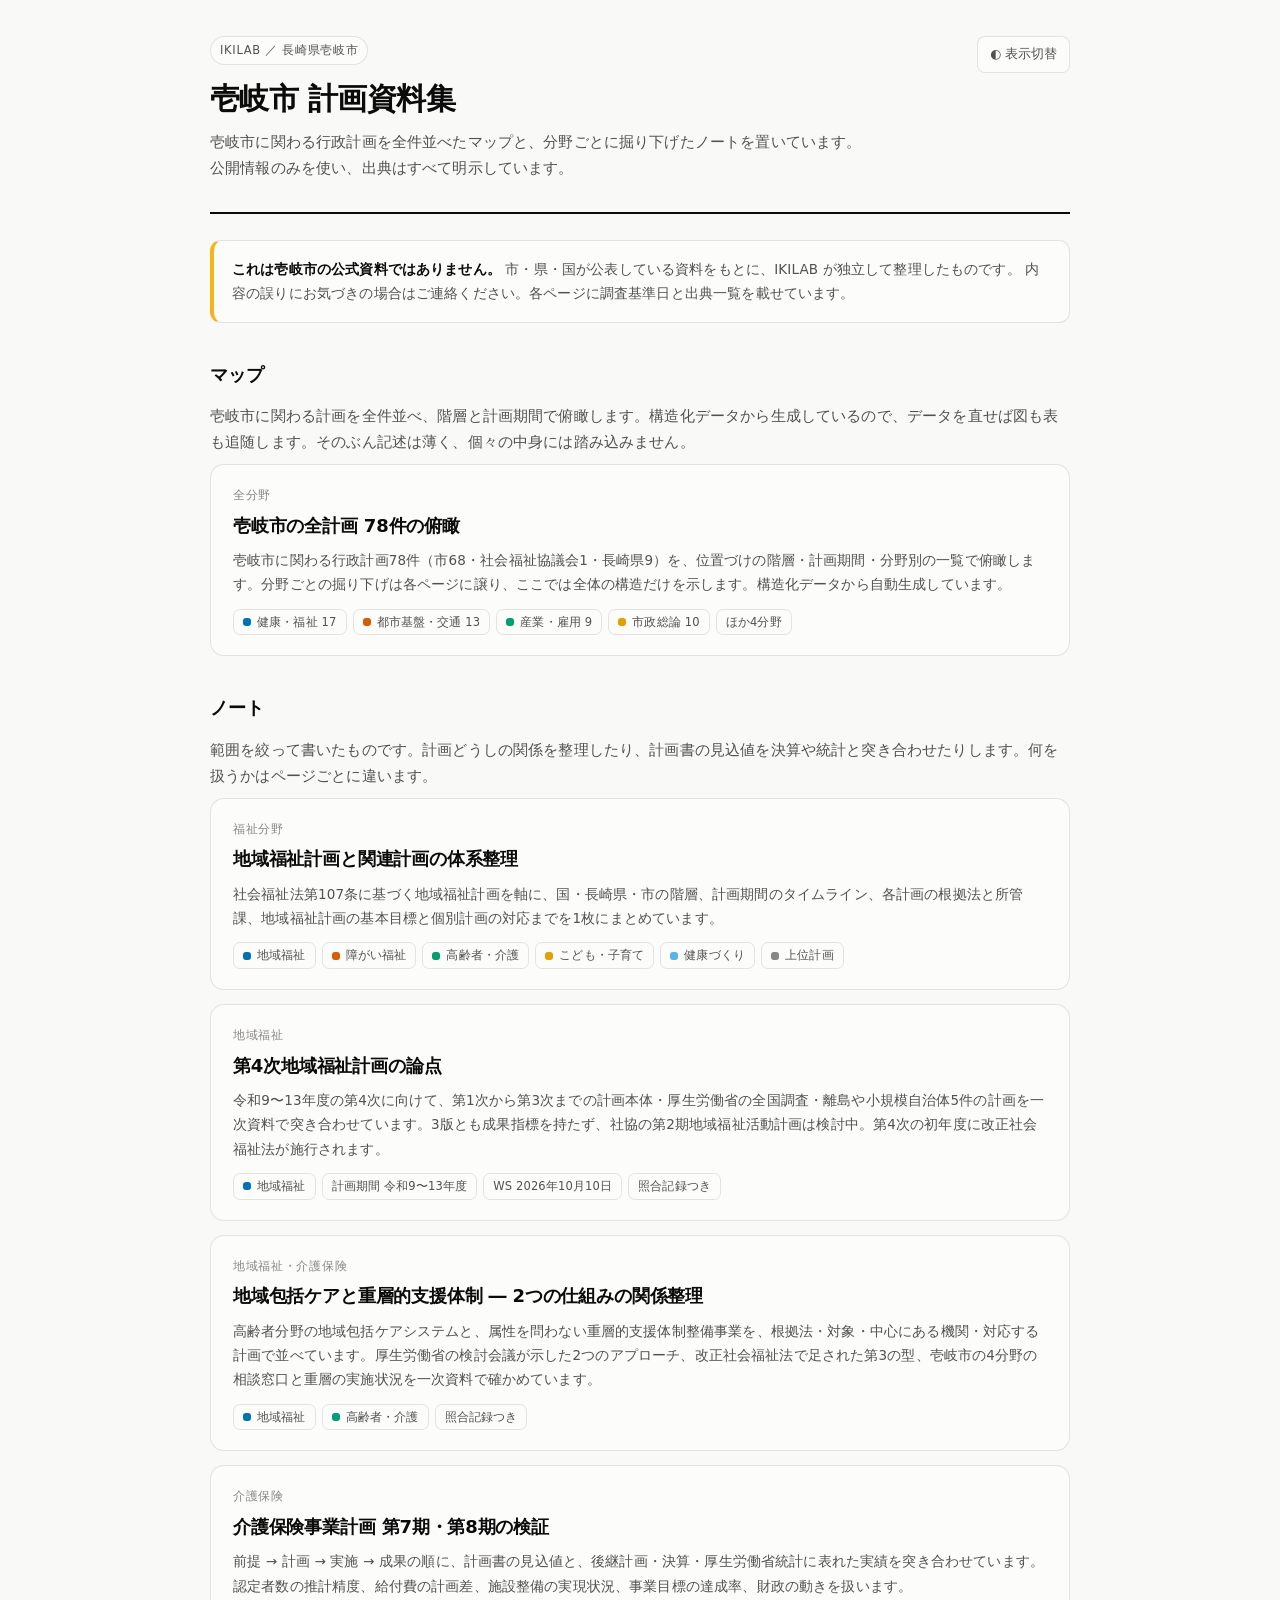
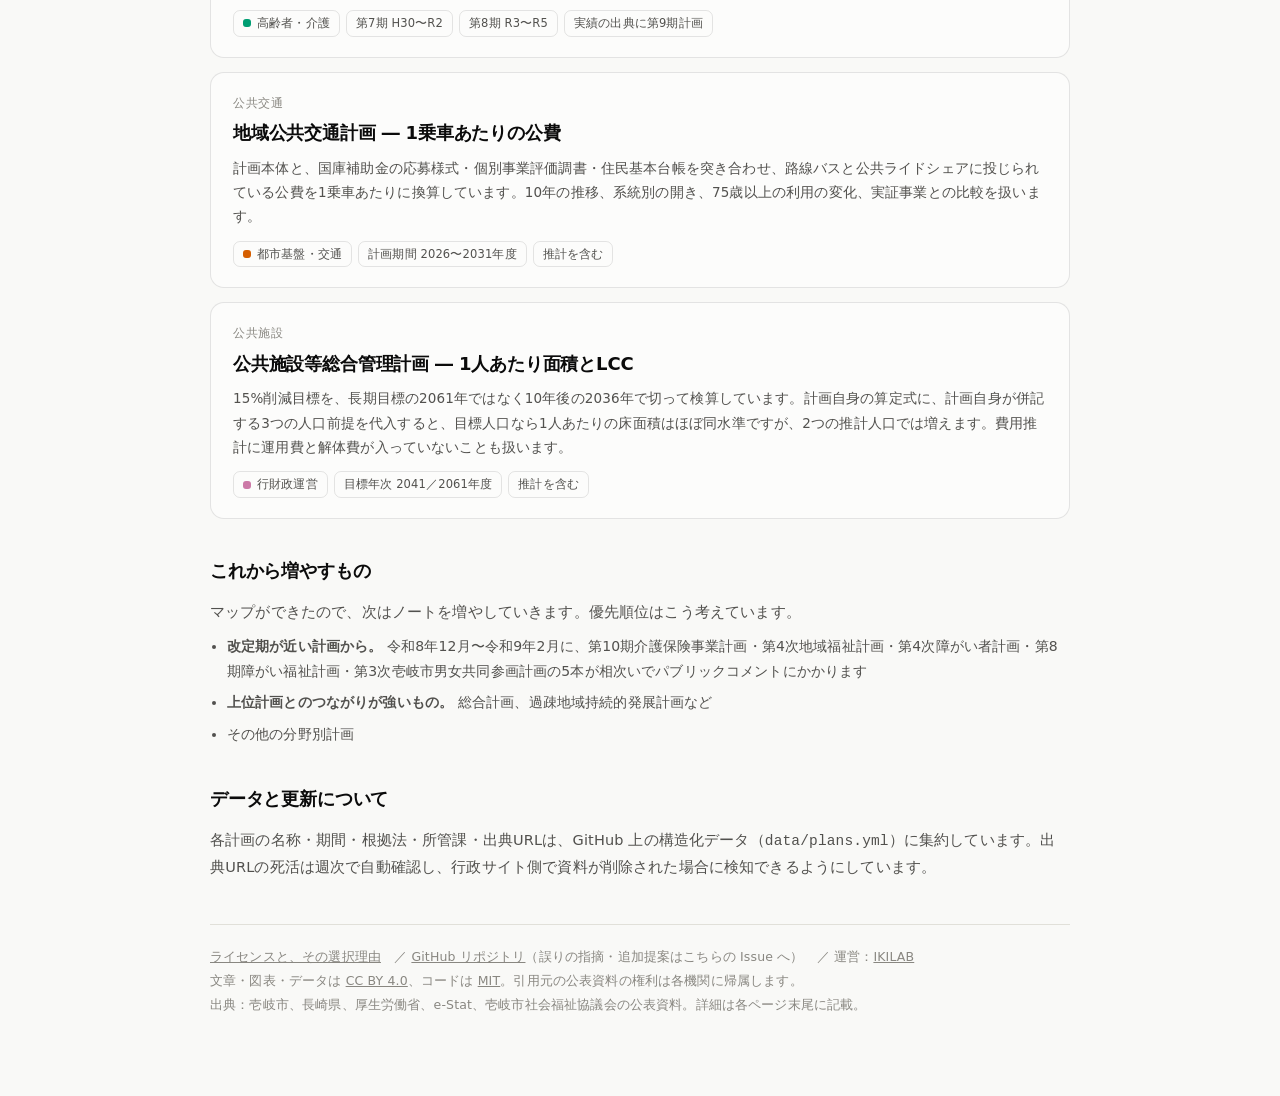
==== commit 1a098674: "地域包括ケアと重層的支援体制の関係を整理するノートを足す 外部で書かれた解説文の下書きを基に、plans/houkatsu-jusou/ を新設。 根拠法・対象・中心にある機関・対応する計画で2つの仕" ====
--- a/index.html
+++ b/index.html
@@ -135,7 +135,7 @@
   <a class="card" href="plans/chiiki-fukushi-4/">
     <div class="k">地域福祉</div>
     <h3>第4次地域福祉計画の論点</h3>
-    <p>令和9〜13年度の第4次に向けて、第1次から第3次までの計画本体・厚生労働省の全国調査・離島や小規模自治体6件の計画を一次資料で突き合わせています。3版とも成果指標を持たず、社協の第2期地域福祉活動計画は検討中。第4次の初年度に改正社会福祉法が施行されます。</p>
+    <p>令和9〜13年度の第4次に向けて、第1次から第3次までの計画本体・厚生労働省の全国調査・離島や小規模自治体5件の計画を一次資料で突き合わせています。3版とも成果指標を持たず、社協の第2期地域福祉活動計画は検討中。第4次の初年度に改正社会福祉法が施行されます。</p>
     <div class="tags">
       <span class="tag"><i class="dot" style="background:var(--c1)"></i>地域福祉</span>
       <span class="tag">計画期間 令和9〜13年度</span>
@@ -144,13 +144,13 @@
     </div>
   </a>
 
-  <a class="card" href="plans/chiiki-fukushi-3shi/">
-    <div class="k">地域福祉</div>
-    <h3>長崎県の離島3市の地域福祉計画 ― 壱岐・五島・対馬を並べて読む</h3>
-    <p>壱岐市の第4次で決めることになる5つの論点（圏域・重層的支援体制整備事業の取り扱い・指標・社協との関係・点検の場）で、同じ県の離島2市の現行計画を計画本体から並べています。指標は0本／56本／社協のみ21本、点検の約束は4年目に1回／なし／毎年度。五島・対馬は計画に書いてあることだけを読み、優劣は書いていません。</p>
+  <a class="card" href="plans/houkatsu-jusou/">
+    <div class="k">地域福祉・介護保険</div>
+    <h3>地域包括ケアと重層的支援体制 ― 2つの仕組みの関係整理</h3>
+    <p>高齢者分野の地域包括ケアシステムと、属性を問わない重層的支援体制整備事業を、根拠法・対象・中心にある機関・対応する計画で並べています。厚生労働省の検討会議が示した2つのアプローチ、改正社会福祉法で足された第3の型、壱岐市の4分野の相談窓口と重層の実施状況を一次資料で確かめています。</p>
     <div class="tags">
       <span class="tag"><i class="dot" style="background:var(--c1)"></i>地域福祉</span>
-      <span class="tag">壱岐・五島・対馬</span>
+      <span class="tag"><i class="dot" style="background:var(--c3)"></i>高齢者・介護</span>
       <span class="tag">照合記録つき</span>
     </div>
   </a>
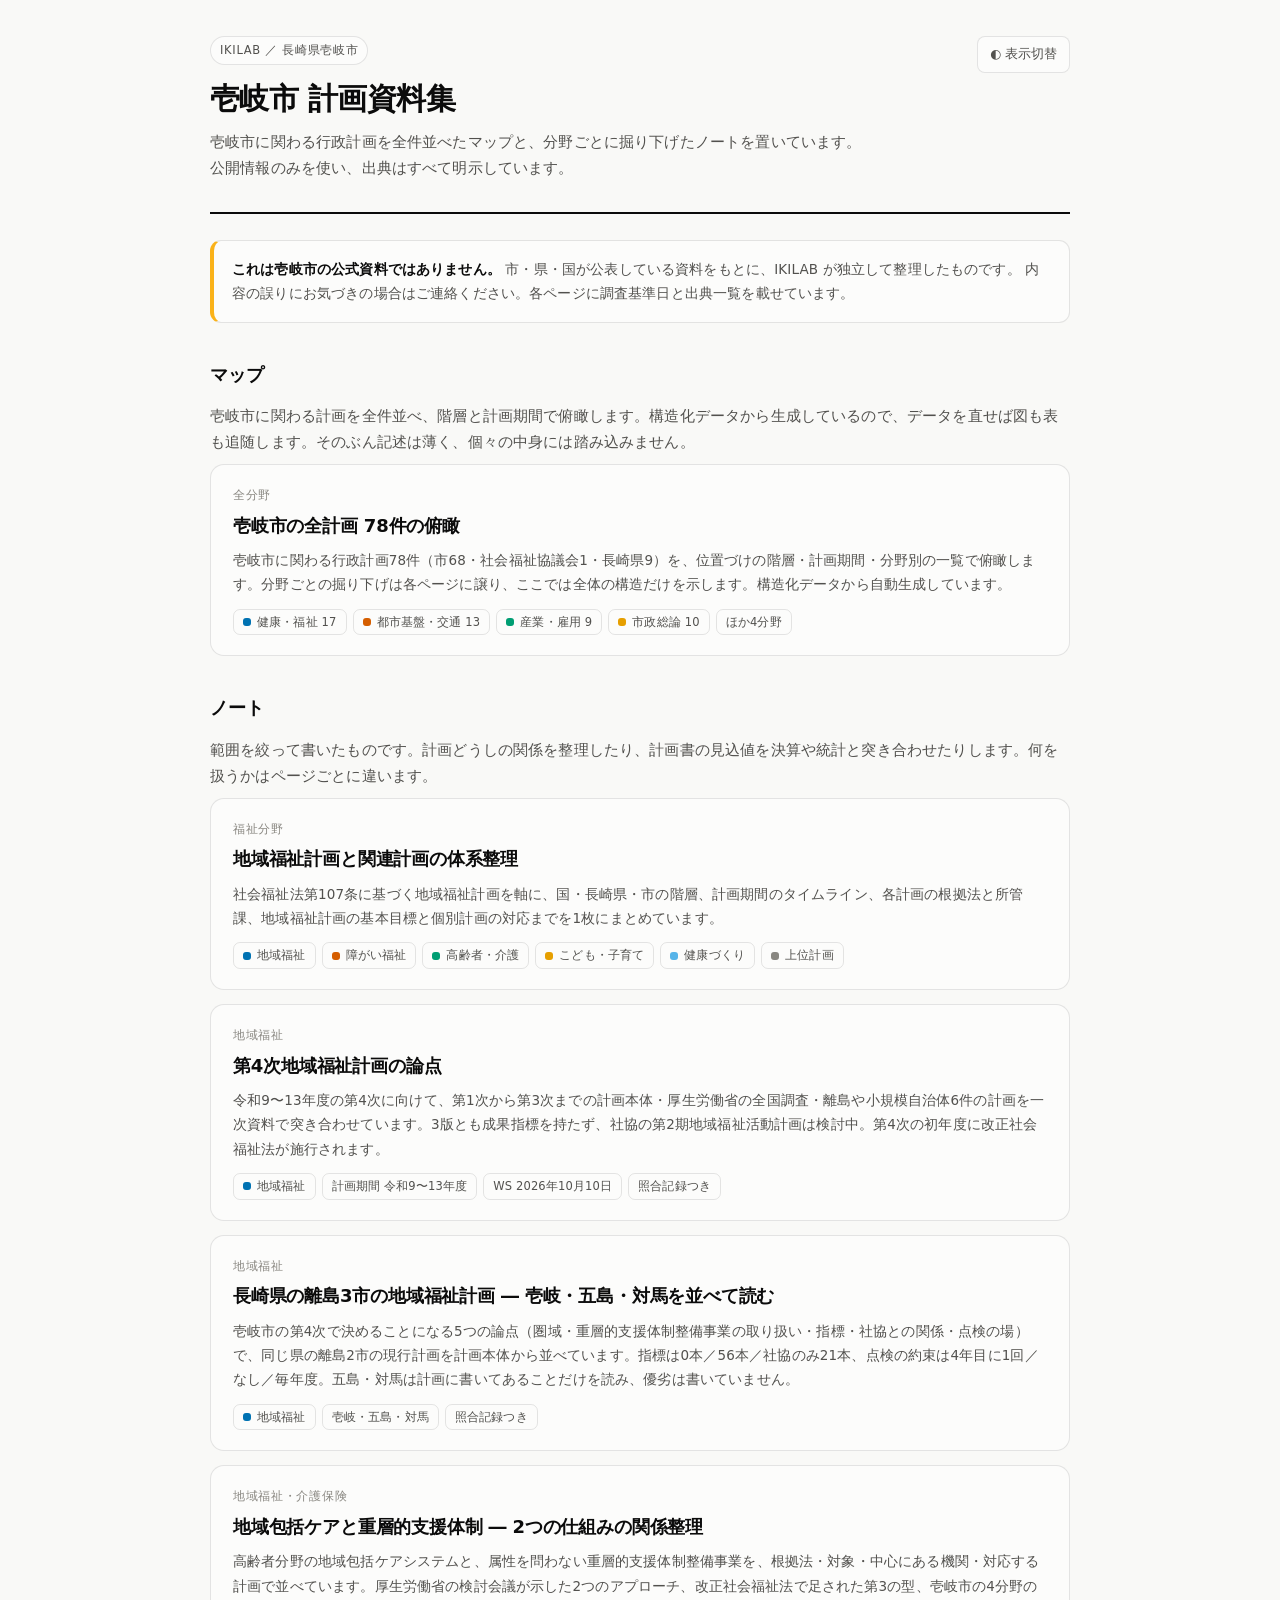
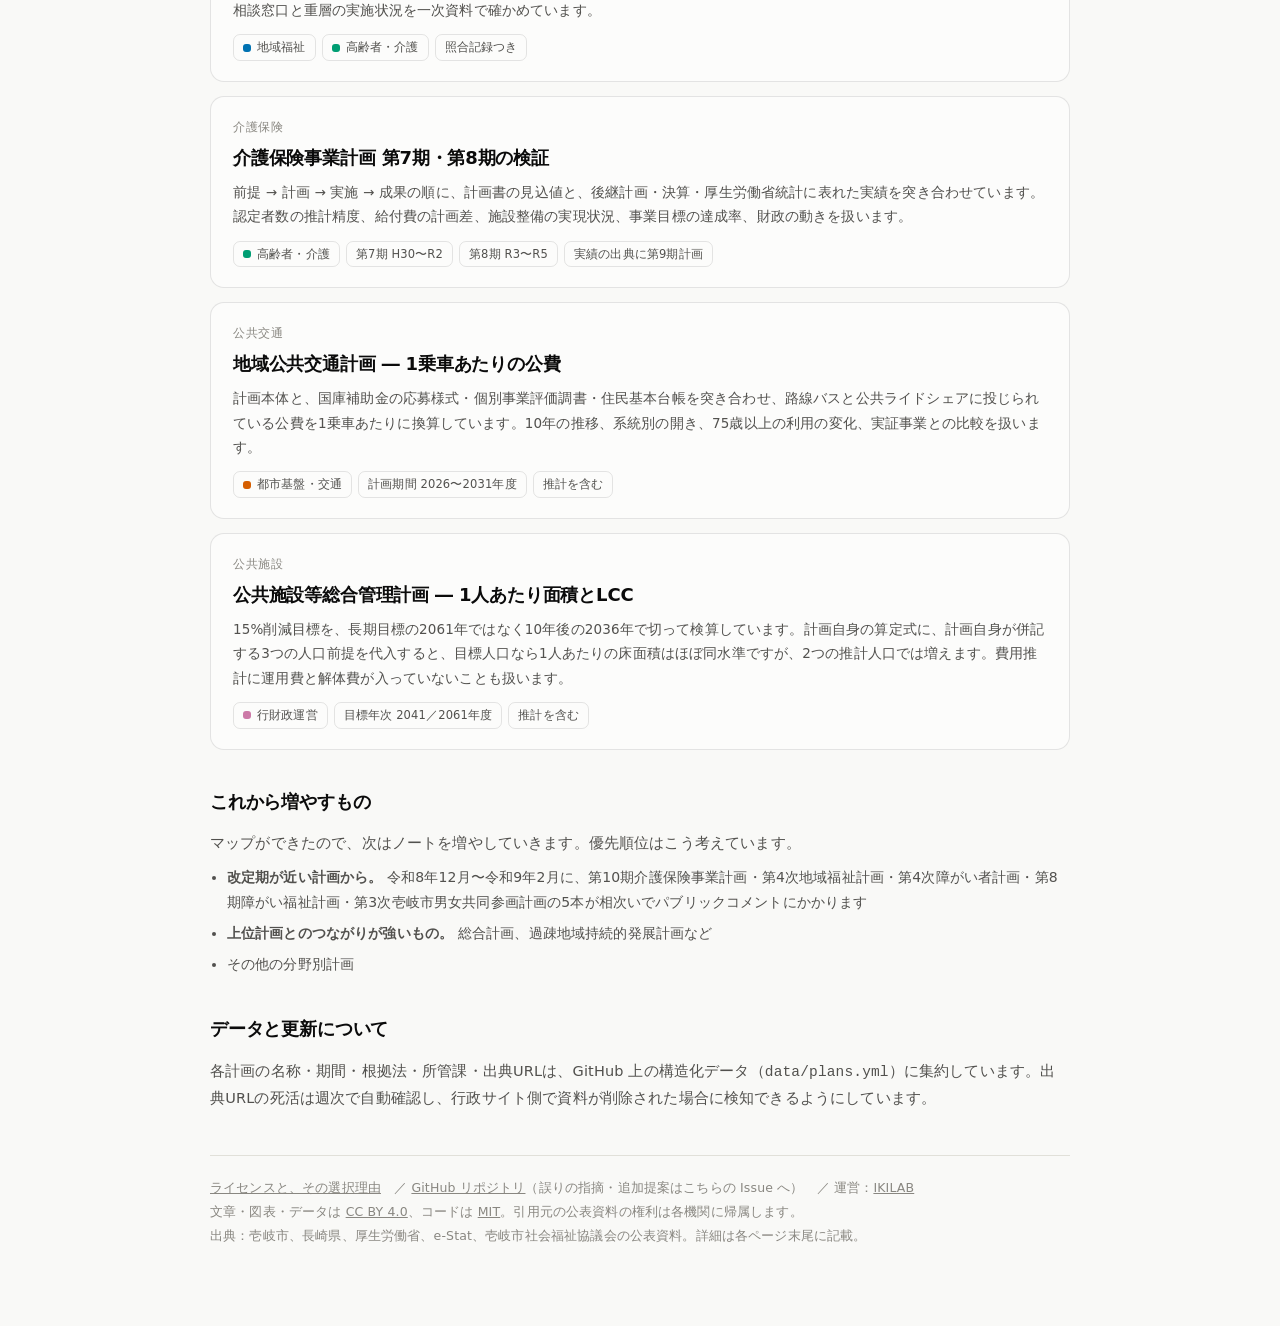
==== commit afe03156: "origin/main を取り込み、離島3市ノートと並べてハブ・README・CHANGELOG・OGP生成を揃える Co-Authored-By: Claude Fable 5.1 <noreply" ====
--- a/index.html
+++ b/index.html
@@ -135,11 +135,22 @@
   <a class="card" href="plans/chiiki-fukushi-4/">
     <div class="k">地域福祉</div>
     <h3>第4次地域福祉計画の論点</h3>
-    <p>令和9〜13年度の第4次に向けて、第1次から第3次までの計画本体・厚生労働省の全国調査・離島や小規模自治体5件の計画を一次資料で突き合わせています。3版とも成果指標を持たず、社協の第2期地域福祉活動計画は検討中。第4次の初年度に改正社会福祉法が施行されます。</p>
+    <p>令和9〜13年度の第4次に向けて、第1次から第3次までの計画本体・厚生労働省の全国調査・離島や小規模自治体6件の計画を一次資料で突き合わせています。3版とも成果指標を持たず、社協の第2期地域福祉活動計画は検討中。第4次の初年度に改正社会福祉法が施行されます。</p>
     <div class="tags">
       <span class="tag"><i class="dot" style="background:var(--c1)"></i>地域福祉</span>
       <span class="tag">計画期間 令和9〜13年度</span>
       <span class="tag">WS 2026年10月10日</span>
+      <span class="tag">照合記録つき</span>
+    </div>
+  </a>
+
+  <a class="card" href="plans/chiiki-fukushi-3shi/">
+    <div class="k">地域福祉</div>
+    <h3>長崎県の離島3市の地域福祉計画 ― 壱岐・五島・対馬を並べて読む</h3>
+    <p>壱岐市の第4次で決めることになる5つの論点（圏域・重層的支援体制整備事業の取り扱い・指標・社協との関係・点検の場）で、同じ県の離島2市の現行計画を計画本体から並べています。指標は0本／56本／社協のみ21本、点検の約束は4年目に1回／なし／毎年度。五島・対馬は計画に書いてあることだけを読み、優劣は書いていません。</p>
+    <div class="tags">
+      <span class="tag"><i class="dot" style="background:var(--c1)"></i>地域福祉</span>
+      <span class="tag">壱岐・五島・対馬</span>
       <span class="tag">照合記録つき</span>
     </div>
   </a>
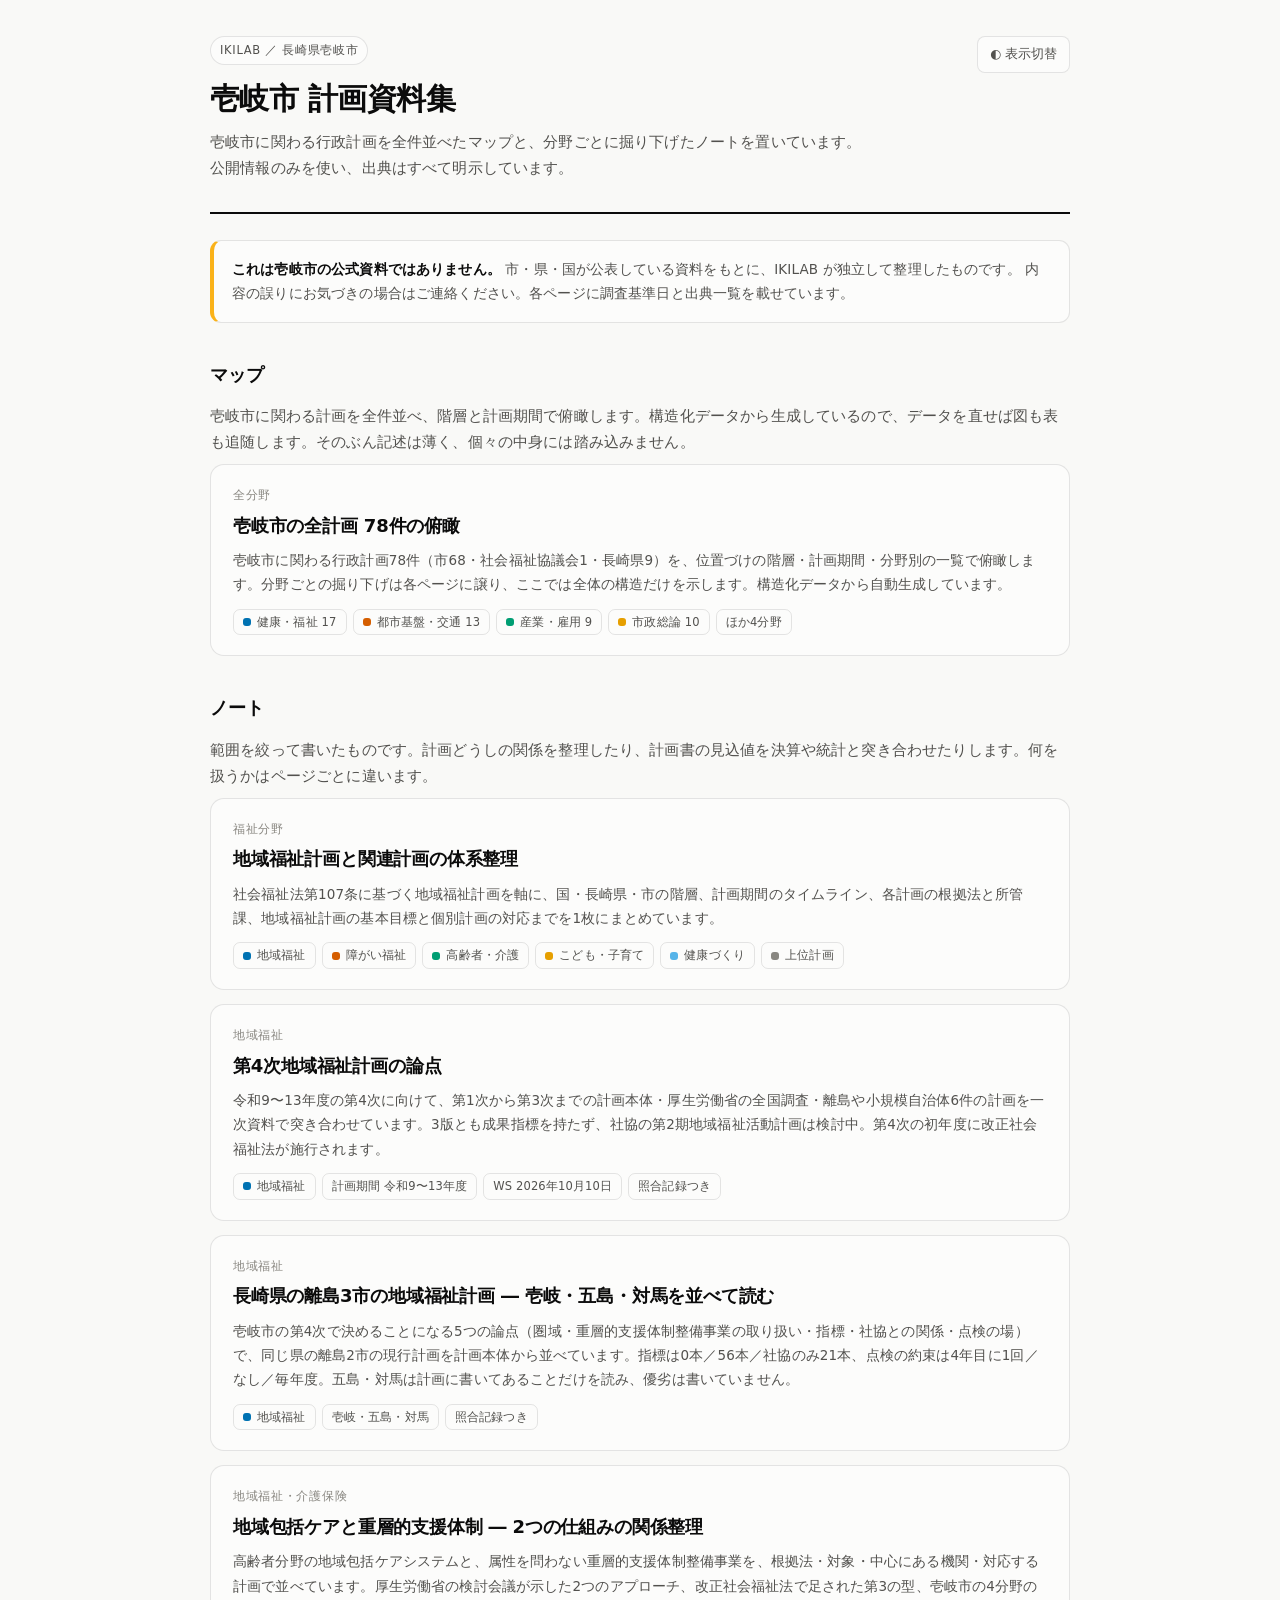
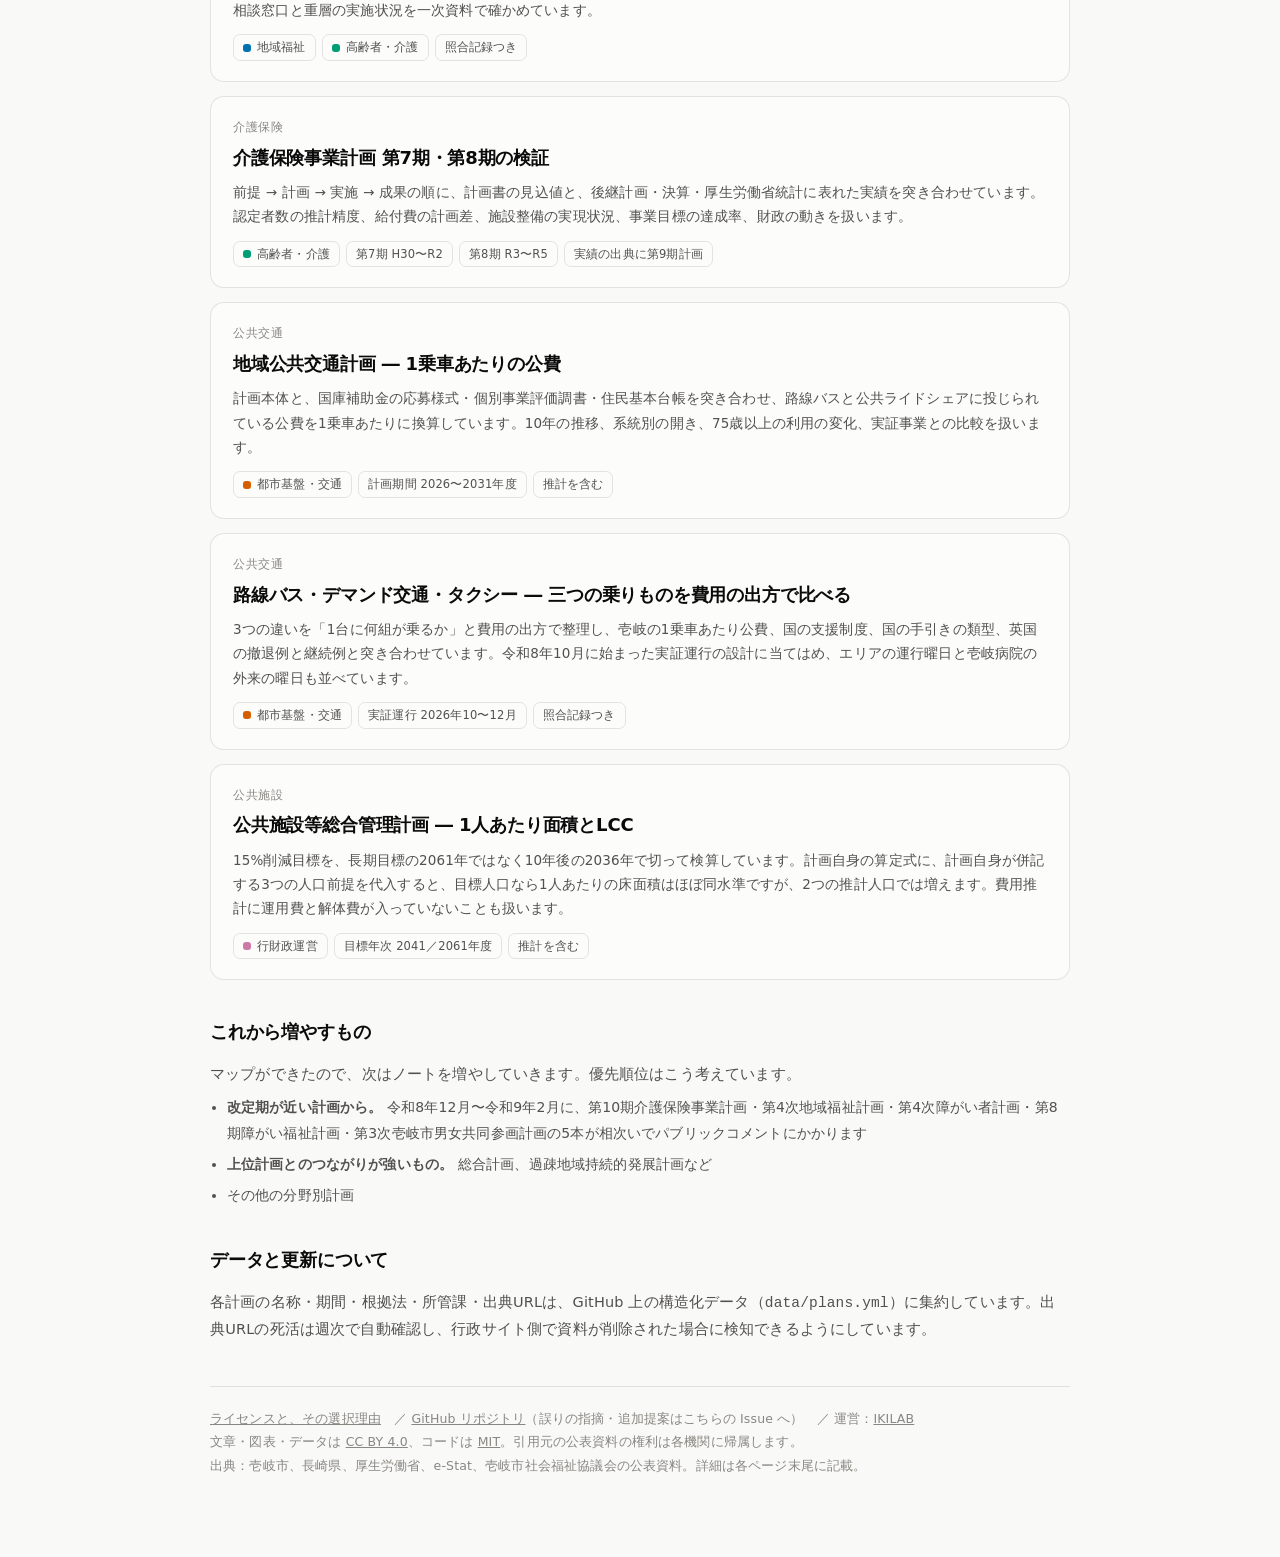
==== commit 18af8121: "ハブ・README・CHANGELOG・出典台帳・plans.yml に三つの乗りもののノートを載せる Co-Authored-By: Claude Opus 5.5 <noreply@anthrop" ====
--- a/index.html
+++ b/index.html
@@ -189,6 +189,17 @@
     </div>
   </a>
 
+  <a class="card" href="plans/norimono-hikaku/">
+    <div class="k">公共交通</div>
+    <h3>路線バス・デマンド交通・タクシー ― 三つの乗りものを費用の出方で比べる</h3>
+    <p>3つの違いを「1台に何組が乗るか」と費用の出方で整理し、壱岐の1乗車あたり公費、国の支援制度、国の手引きの類型、英国の撤退例と継続例と突き合わせています。令和8年10月に始まった実証運行の設計に当てはめ、エリアの運行曜日と壱岐病院の外来の曜日も並べています。</p>
+    <div class="tags">
+      <span class="tag"><i class="dot" style="background:var(--c2)"></i>都市基盤・交通</span>
+      <span class="tag">実証運行 2026年10〜12月</span>
+      <span class="tag">照合記録つき</span>
+    </div>
+  </a>
+
   <a class="card" href="plans/shisetsu-2036/">
     <div class="k">公共施設</div>
     <h3>公共施設等総合管理計画 ― 1人あたり面積とLCC</h3>
